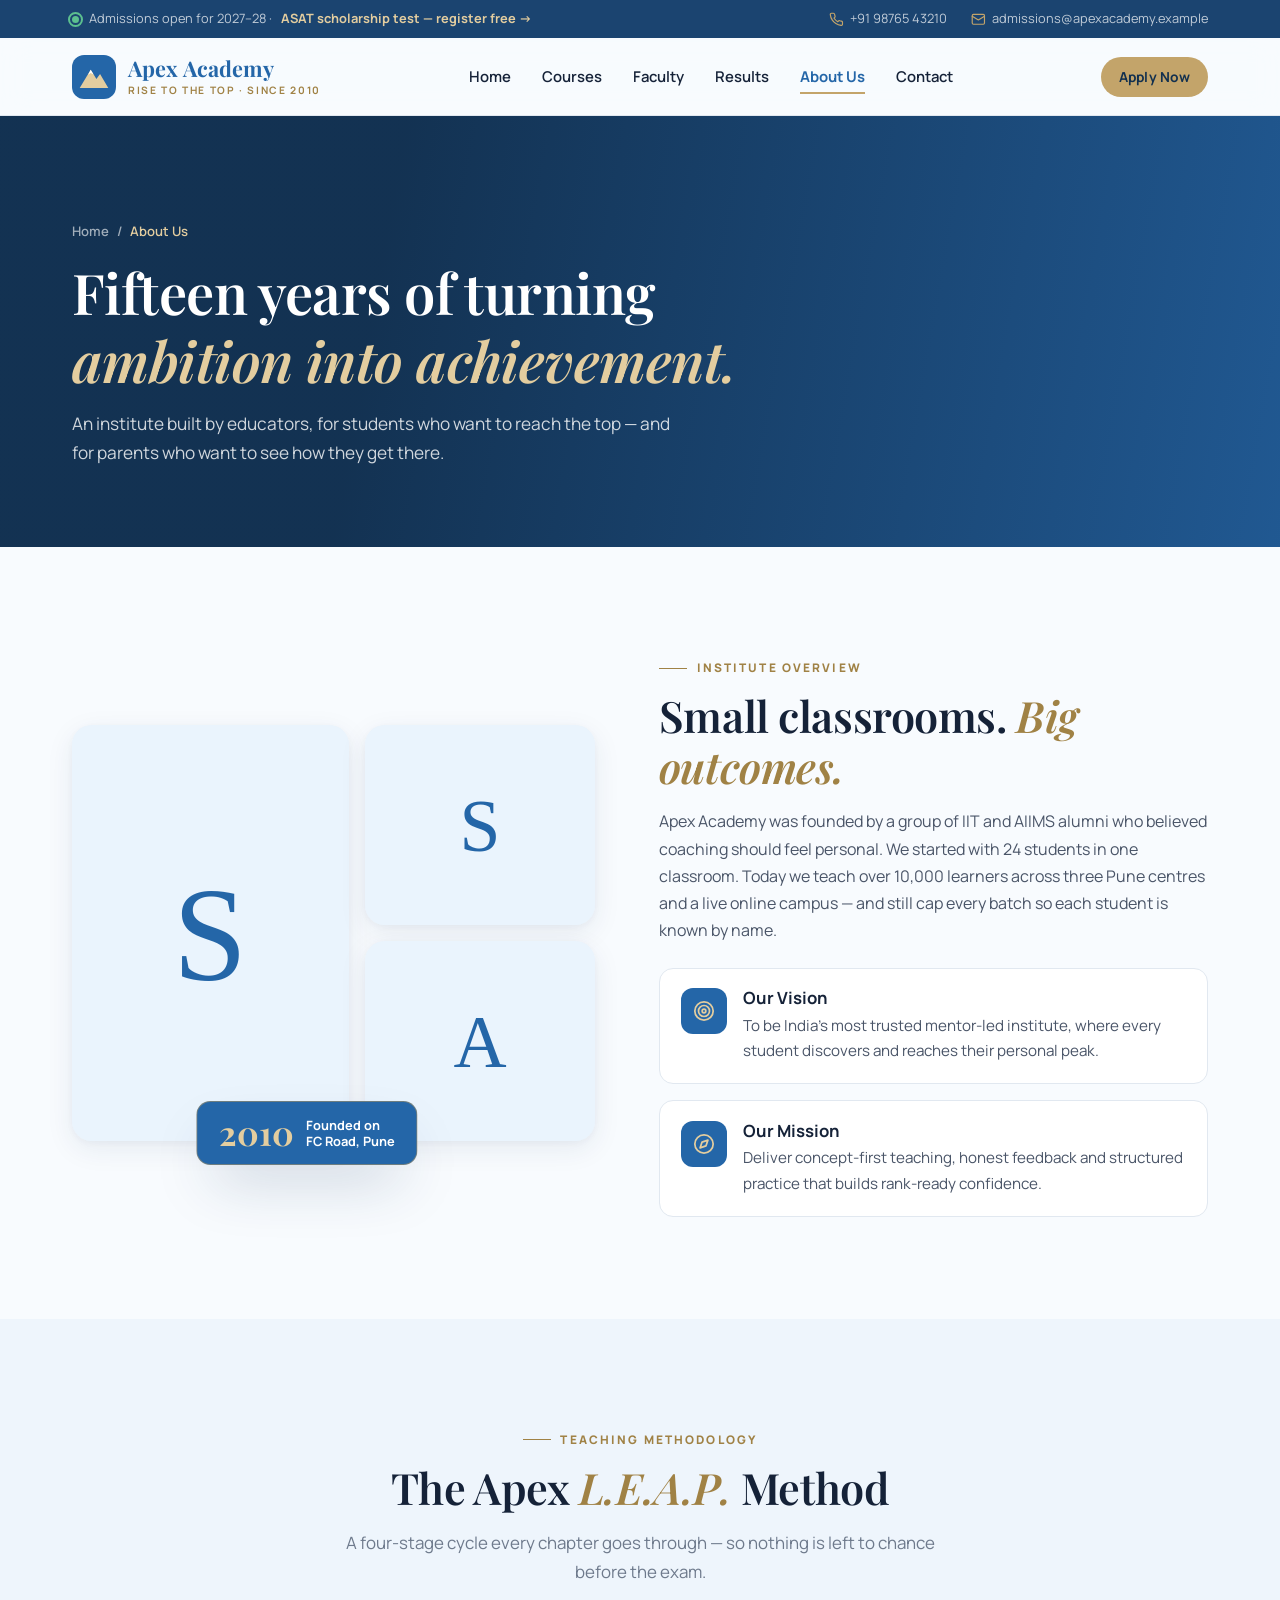
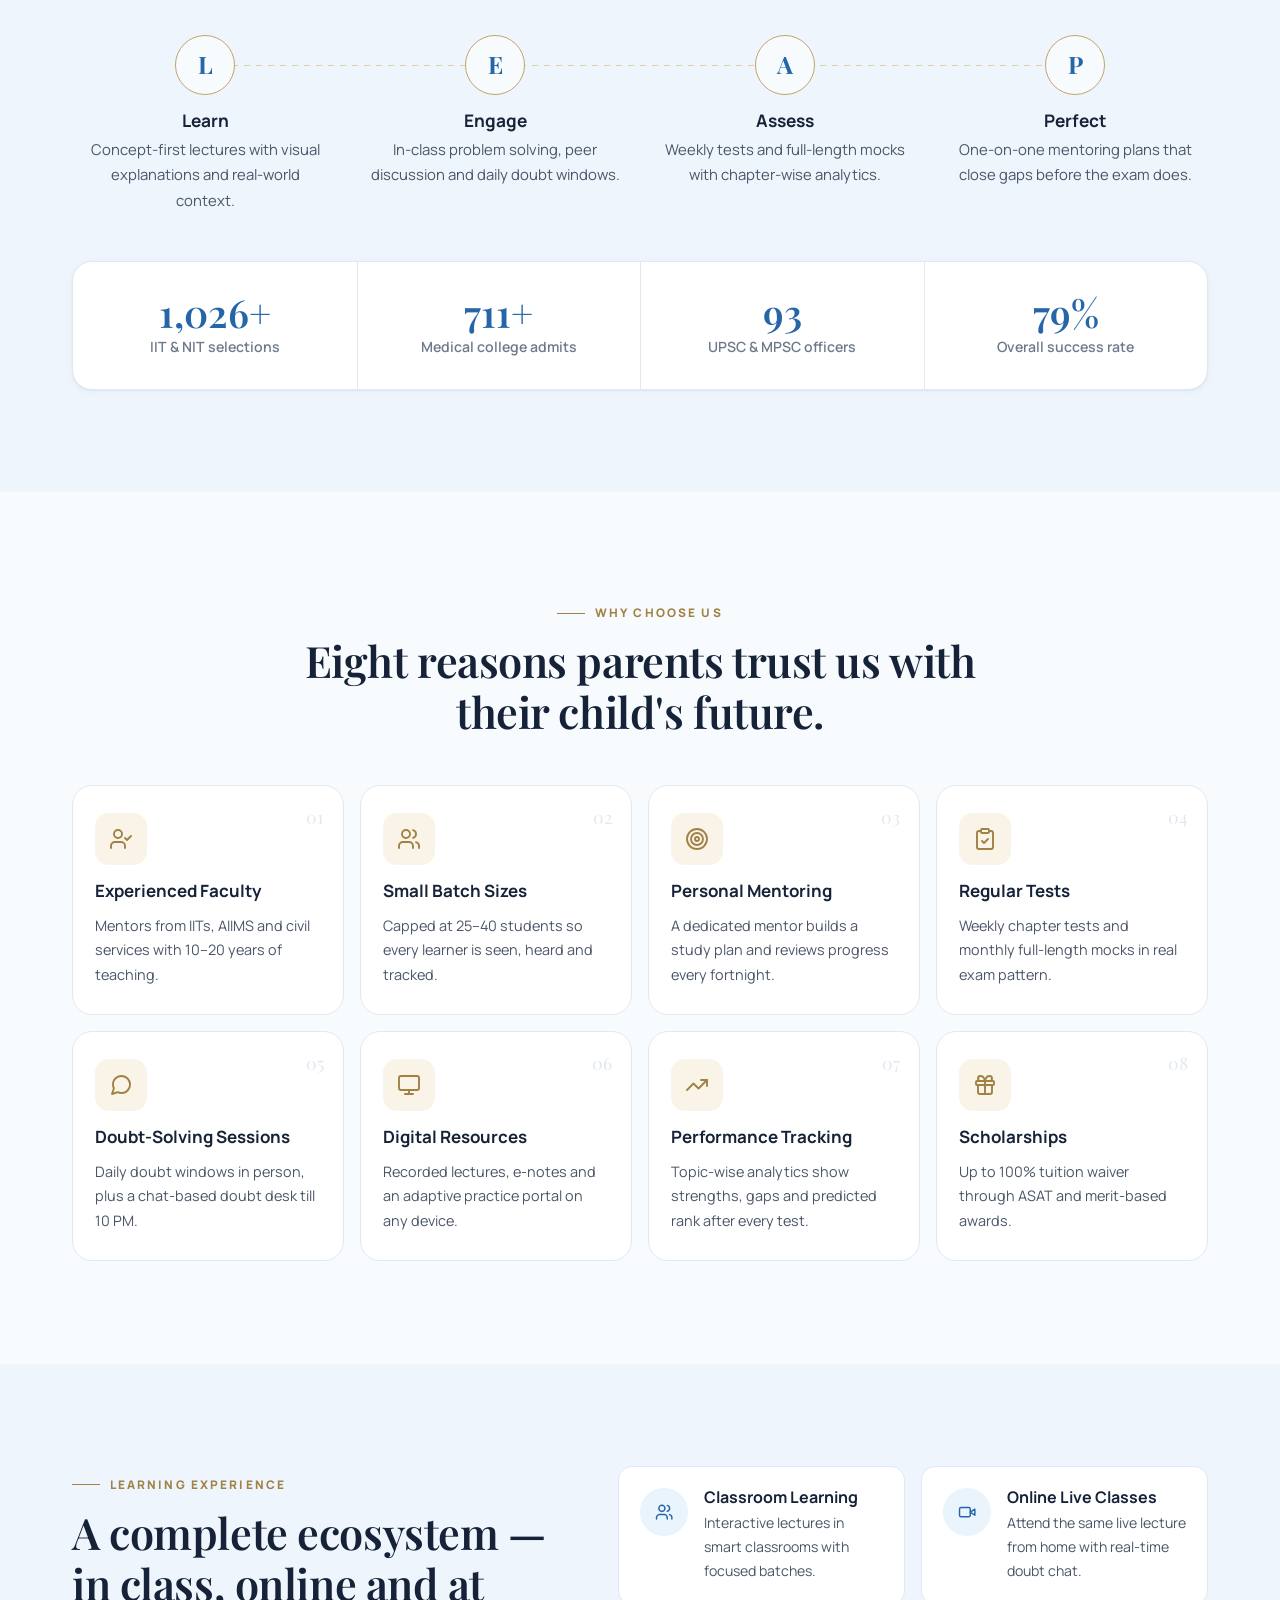
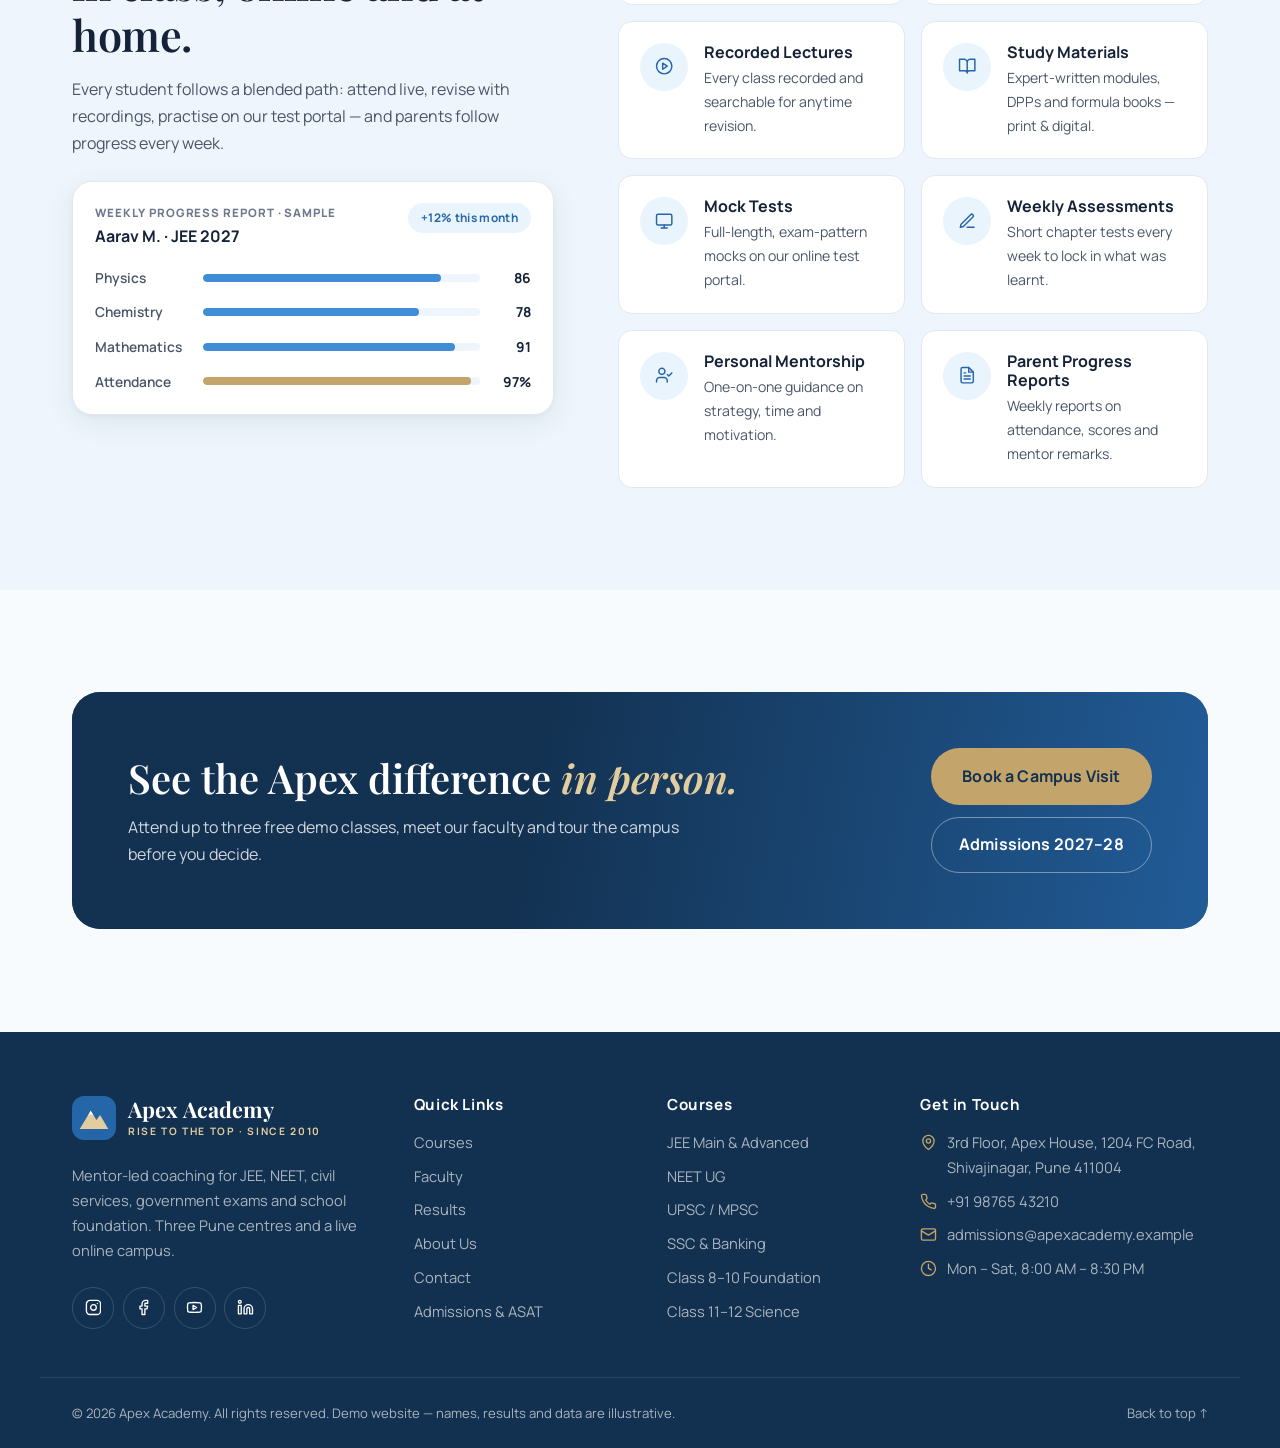
==== about.html @ b131ee7d "Apex Academy coaching institute demo website Multi-page static site (HTML, CSS, vanilla JS): home, a" ====
<!DOCTYPE html>
<html lang="en">
<head>
  <meta charset="UTF-8">
  <meta name="viewport" content="width=device-width, initial-scale=1.0">
  <title>About Us | Apex Academy, Pune</title>
  <meta name="description" content="The story, vision, teaching method and learning ecosystem of Apex Academy, Pune.">
  <meta name="theme-color" content="#2466A8">
  <link rel="icon" href="data:image/svg+xml,%3Csvg xmlns='http://www.w3.org/2000/svg' viewBox='0 0 40 40'%3E%3Crect width='40' height='40' rx='10' fill='%232466A8'/%3E%3Cpath d='M7 30 17 13.5l5.2 8.3 3.3-4.6L33 30Z' fill='%23E3CD9F'/%3E%3C/svg%3E">
  <link rel="preconnect" href="https://fonts.googleapis.com">
  <link rel="preconnect" href="https://fonts.gstatic.com" crossorigin>
  <link href="https://fonts.googleapis.com/css2?family=Manrope:wght@400;500;600;700;800&family=Playfair+Display:ital,wght@0,500;0,600;0,700;1,500;1,600&display=swap" rel="stylesheet">
  <link rel="stylesheet" href="style.css">
</head>
<body data-page="about" id="top">
  <div id="site-header"></div>

  <main id="main">
    <section class="page-hero" style="--bg-img:url('https://images.unsplash.com/photo-1524178232363-1fb2b075b655?auto=format&fit=crop&w=1800&q=70')">
      <div class="container">
        <nav class="crumbs" aria-label="Breadcrumb"><a href="index.html">Home</a> / <span aria-current="page">About Us</span></nav>
        <h1 class="reveal">Fifteen years of turning <em>ambition into achievement.</em></h1>
        <p class="reveal" data-delay="1">An institute built by educators, for students who want to reach the top — and for parents who want to see how they get there.</p>
      </div>
    </section>

    <!-- Overview + gallery -->
    <section class="section">
      <div class="container split">
        <div class="gallery reveal">
          <figure class="g g--a"><img src="https://images.unsplash.com/photo-1686624386665-4cd01b96d0f6?auto=format&fit=crop&w=800&q=80" alt="Students solving problems together" loading="lazy"></figure>
          <figure class="g"><img src="https://images.unsplash.com/photo-1522661067900-ab829854a57f?auto=format&fit=crop&w=600&q=80" alt="Student writing a solution on the blackboard" loading="lazy"></figure>
          <figure class="g"><img src="https://images.unsplash.com/photo-1481627834876-b7833e8f5570?auto=format&fit=crop&w=600&q=80" alt="Academy reference library" loading="lazy"></figure>
          <div class="gallery__badge"><strong>2010</strong><span>Founded on<br>FC Road, Pune</span></div>
        </div>
        <div>
          <p class="kicker reveal">Institute Overview</p>
          <h2 class="section-title reveal">Small classrooms. <em>Big outcomes.</em></h2>
          <p class="reveal">Apex Academy was founded by a group of IIT and AIIMS alumni who believed coaching should feel personal. We started with 24 students in one classroom. Today we teach over 10,000 learners across three Pune centres and a live online campus — and still cap every batch so each student is known by name.</p>
          <div class="vm reveal">
            <div class="vm__item"><span class="vm__icon"><svg class="icon"><use href="#i-target"/></svg></span><div><h3>Our Vision</h3><p>To be India's most trusted mentor-led institute, where every student discovers and reaches their personal peak.</p></div></div>
            <div class="vm__item"><span class="vm__icon"><svg class="icon"><use href="#i-compass"/></svg></span><div><h3>Our Mission</h3><p>Deliver concept-first teaching, honest feedback and structured practice that builds rank-ready confidence.</p></div></div>
          </div>
        </div>
      </div>
    </section>

    <!-- Methodology -->
    <section class="section section--tint">
      <div class="container">
        <div class="section-head">
          <p class="kicker reveal">Teaching Methodology</p>
          <h2 class="section-title reveal">The Apex <em>L.E.A.P.</em> Method</h2>
          <p class="section-sub reveal">A four-stage cycle every chapter goes through — so nothing is left to chance before the exam.</p>
        </div>
        <ol class="method__steps">
          <li class="reveal" data-delay="1"><span class="method__num">L</span><h4>Learn</h4><p>Concept-first lectures with visual explanations and real-world context.</p></li>
          <li class="reveal" data-delay="2"><span class="method__num">E</span><h4>Engage</h4><p>In-class problem solving, peer discussion and daily doubt windows.</p></li>
          <li class="reveal" data-delay="3"><span class="method__num">A</span><h4>Assess</h4><p>Weekly tests and full-length mocks with chapter-wise analytics.</p></li>
          <li class="reveal" data-delay="4"><span class="method__num">P</span><h4>Perfect</h4><p>One-on-one mentoring plans that close gaps before the exam does.</p></li>
        </ol>
        <div class="stat-band mt-7 reveal">
          <div><strong><span data-count="1240">0</span>+</strong><span>IIT &amp; NIT selections</span></div>
          <div><strong><span data-count="860">0</span>+</strong><span>Medical college admits</span></div>
          <div><strong><span data-count="112">0</span></strong><span>UPSC &amp; MPSC officers</span></div>
          <div><strong><span data-count="95">0</span>%</strong><span>Overall success rate</span></div>
        </div>
      </div>
    </section>

    <!-- Why choose us -->
    <section class="section">
      <div class="container">
        <div class="section-head">
          <p class="kicker reveal">Why Choose Us</p>
          <h2 class="section-title reveal">Eight reasons parents trust us with their child's future.</h2>
        </div>
        <div class="why-grid" id="whyGrid"></div>
      </div>
    </section>

    <!-- Learning experience -->
    <section class="section section--tint">
      <div class="container learning__grid">
        <div class="learning__intro">
          <p class="kicker reveal">Learning Experience</p>
          <h2 class="section-title reveal">A complete ecosystem — in class, online and at home.</h2>
          <p class="reveal">Every student follows a blended path: attend live, revise with recordings, practise on our test portal — and parents follow progress every week.</p>
          <div class="report reveal" aria-label="Sample parent progress report">
            <div class="report__head">
              <div><small>Weekly Progress Report · Sample</small><strong>Aarav M. · JEE 2027</strong></div>
              <span class="pill">+12% this month</span>
            </div>
            <ul class="report__bars">
              <li><span>Physics</span><div class="bar"><i style="--w:86%"></i></div><b>86</b></li>
              <li><span>Chemistry</span><div class="bar"><i style="--w:78%"></i></div><b>78</b></li>
              <li><span>Mathematics</span><div class="bar"><i style="--w:91%"></i></div><b>91</b></li>
              <li><span>Attendance</span><div class="bar bar--brass"><i style="--w:97%"></i></div><b>97%</b></li>
            </ul>
          </div>
        </div>
        <div class="learn-grid" id="learnGrid"></div>
      </div>
    </section>

    <section class="section">
      <div class="container">
        <div class="cta-banner reveal">
          <div>
            <h2>See the Apex difference <em>in person.</em></h2>
            <p>Attend up to three free demo classes, meet our faculty and tour the campus before you decide.</p>
          </div>
          <div class="cta-banner__actions">
            <button type="button" class="btn btn--accent btn--lg" data-enquire="Free Counselling Session">Book a Campus Visit</button>
            <a href="admissions.html" class="btn btn--outline-light btn--lg">Admissions 2027–28</a>
          </div>
        </div>
      </div>
    </section>
  </main>

  <div id="site-footer"></div>
  <script src="script.js"></script>
</body>
</html>
---- style.css ----
/* ==========================================================================
   Apex Academy — shared stylesheet for every page
   tokens → base → layout → components → page sections → responsive
   ========================================================================== */

/* ---------- 1. Design tokens ---------- */
:root {
  /* Palette: calm sky blue (trust & clarity), soft champagne-gold accent, airy white */
  --blue-950: #12304F;
  --blue-900: #1B4470;
  --blue: #2466A8;
  --blue-700: #2F7BC4;
  --blue-500: #3F8DD6;
  --blue-50: #EAF4FD;
  --brass: #C3A46A;
  --brass-600: #A08245;
  --brass-300: #E3CD9F;
  --brass-50: #FAF4E8;
  --red: #B4443A;

  --ink: #152238;
  --body: #4A5568;
  --muted: #6E7A8C;
  --line: #E1E8F0;
  --bg: #F8FBFE;
  --tint: #EEF5FC;
  --white: #FFFFFF;

  --font-display: "Playfair Display", Georgia, "Times New Roman", serif;
  --font-body: "Manrope", system-ui, -apple-system, "Segoe UI", Roboto, sans-serif;

  --s-1: .25rem; --s-2: .5rem; --s-3: .75rem; --s-4: 1rem; --s-5: 1.5rem;
  --s-6: 2rem;   --s-7: 3rem;  --s-8: 4rem;   --s-9: 6rem;
  --section-y: clamp(4rem, 8vw, 6.5rem);

  --r-sm: 8px; --r-md: 14px; --r-lg: 20px; --r-xl: 28px; --r-pill: 999px;
  --shadow-sm: 0 1px 2px rgba(20, 52, 90, .05), 0 2px 8px rgba(20, 52, 90, .04);
  --shadow-md: 0 8px 28px rgba(20, 52, 90, .08), 0 2px 6px rgba(20, 52, 90, .04);
  --shadow-lg: 0 28px 60px -18px rgba(20, 52, 90, .28);

  --ease: cubic-bezier(.22, .8, .24, 1);
  --header-h: 78px;
  --container: 1200px;
}

/* ---------- 2. Base ---------- */
*, *::before, *::after { box-sizing: border-box; }
html { scroll-behavior: smooth; -webkit-text-size-adjust: 100%; }
body {
  margin: 0; font-family: var(--font-body); font-size: 1rem; line-height: 1.7;
  color: var(--body); background: var(--bg); overflow-x: hidden; -webkit-font-smoothing: antialiased;
}
body.no-scroll { overflow: hidden; }
img { max-width: 100%; display: block; }
a { color: inherit; text-decoration: none; }
button { font: inherit; cursor: pointer; }
h1, h2, h3, h4 { color: var(--ink); margin: 0 0 var(--s-3); line-height: 1.2; }
h3 { font-size: 1.12rem; }
h4 { font-size: 1rem; }
p { margin: 0 0 var(--s-4); }
ul, ol { margin: 0; padding: 0; list-style: none; }
figure, blockquote, dl, dd { margin: 0; }
[id] { scroll-margin-top: calc(var(--header-h) + 12px); }
:focus-visible { outline: 3px solid var(--brass); outline-offset: 3px; border-radius: 6px; }

.icon { width: 1.15em; height: 1.15em; flex-shrink: 0; fill: none; stroke: currentColor; stroke-width: 1.9; stroke-linecap: round; stroke-linejoin: round; }
.container { width: 100%; max-width: var(--container); margin: 0 auto; padding: 0 clamp(1rem, 4vw, 2rem); }
.section { padding: var(--section-y) 0; position: relative; }
.section--tint { background: var(--tint); }
.section--dark { background: var(--blue-900); color: rgba(255,255,255,.75); }
.section--dark h2, .section--dark h3 { color: #fff; }

.skip-link { position: absolute; left: 1rem; top: -60px; z-index: 300; background: var(--blue); color: #fff; padding: .6rem 1rem; border-radius: var(--r-sm); }
.skip-link:focus { top: 1rem; }
/* Reserve space before JS injects the header to avoid a layout jump */
#site-header { height: calc(var(--header-h) + 38px); }

/* ---------- 3. Typography ---------- */
.kicker {
  display: inline-flex; align-items: center; gap: .6rem; margin-bottom: var(--s-3);
  font-size: .74rem; font-weight: 800; letter-spacing: .18em; text-transform: uppercase; color: var(--brass-600);
}
.kicker::before { content: ""; width: 28px; height: 1px; background: currentColor; }
.kicker--light { color: var(--brass-300); }
.section-title { font-family: var(--font-display); font-weight: 600; font-size: clamp(1.9rem, 3.5vw, 2.7rem); letter-spacing: -.01em; line-height: 1.18; margin-bottom: var(--s-4); }
.section-title em, .page-hero h1 em, .hero__title em { font-style: italic; color: var(--brass-600); }
.sub-title { font-family: var(--font-display); font-weight: 600; font-size: clamp(1.35rem, 2.3vw, 1.7rem); }
.section-sub { font-size: 1.06rem; color: var(--muted); max-width: 620px; margin-inline: auto; }
.section-head { text-align: center; max-width: 760px; margin: 0 auto var(--s-7); }
.section-head--split { display: flex; align-items: flex-end; justify-content: space-between; gap: var(--s-5); text-align: left; max-width: none; flex-wrap: wrap; }
.section-head--split .section-title { margin-bottom: 0; }
.section-head--light .section-title { color: #fff; }
.section-head--light .section-sub { color: rgba(255,255,255,.7); }

/* ---------- 4. Buttons, pills, chips ---------- */
.btn {
  --btn-bg: var(--blue); --btn-fg: #fff; --btn-bd: transparent;
  display: inline-flex; align-items: center; justify-content: center; gap: .55rem;
  min-height: 48px; padding: .7rem 1.4rem; font-weight: 700; font-size: .93rem; letter-spacing: .01em;
  color: var(--btn-fg); background: var(--btn-bg); border: 1.5px solid var(--btn-bd); border-radius: var(--r-pill);
  transition: transform .25s var(--ease), box-shadow .25s var(--ease), background-color .25s, color .25s, border-color .25s;
  white-space: nowrap;
}
.btn .icon { transition: transform .25s var(--ease); }
.btn:hover { transform: translateY(-2px); box-shadow: 0 12px 24px -10px rgba(20, 52, 90, .45); }
.btn:hover > .icon:last-child { transform: translateX(3px); }
.btn:active { transform: translateY(0); }
.btn--primary:hover { --btn-bg: var(--blue-700); }
.btn--accent { --btn-bg: var(--brass); --btn-fg: var(--blue-950); }
.btn--accent:hover { --btn-bg: #C4A36A; box-shadow: 0 12px 24px -10px rgba(154, 122, 67, .65); }
.btn--ghost { --btn-bg: transparent; --btn-fg: var(--blue); --btn-bd: rgba(36, 102, 168, .22); }
.btn--ghost:hover { --btn-bg: var(--white); --btn-bd: var(--blue); }
.btn--outline-light { --btn-bg: transparent; --btn-fg: #fff; --btn-bd: rgba(255,255,255,.4); }
.btn--outline-light:hover { --btn-bg: rgba(255,255,255,.08); --btn-bd: #fff; }
.btn--sm { min-height: 40px; padding: .45rem 1.05rem; font-size: .86rem; }
.btn--lg { min-height: 54px; padding: .85rem 1.7rem; font-size: 1rem; }
.btn--block { width: 100%; }
.btn.is-loading { pointer-events: none; opacity: .85; }
.btn.is-loading .icon { animation: spin .8s linear infinite; }
@keyframes spin { to { transform: rotate(360deg); } }

.link-arrow { display: inline-flex; align-items: center; gap: .45rem; font-weight: 700; color: var(--blue); border-bottom: 1px solid var(--brass); padding-bottom: 2px; transition: gap .25s var(--ease), color .2s; }
.link-arrow:hover { gap: .75rem; color: var(--brass-600); }

.icon-btn { width: 46px; height: 46px; display: inline-grid; place-items: center; border-radius: 50%; border: 1.5px solid var(--line); background: var(--white); color: var(--blue); transition: background .25s, color .25s, border-color .25s, transform .25s var(--ease); }
.icon-btn:hover { background: var(--blue); color: #fff; border-color: var(--blue); transform: scale(1.06); }

.pill { display: inline-flex; align-items: center; gap: .4rem; padding: .3rem .8rem; border-radius: var(--r-pill); font-size: .74rem; font-weight: 700; letter-spacing: .03em; background: var(--blue-50); color: var(--blue); }
.pill--brass { background: rgba(184, 149, 90, .16); color: var(--brass-300); border: 1px solid rgba(184,149,90,.35); }
.dot { width: 7px; height: 7px; border-radius: 50%; background: #5CC08F; position: relative; display: inline-block; flex-shrink: 0; }
.dot::after { content: ""; position: absolute; inset: -4px; border-radius: 50%; border: 2px solid #5CC08F; animation: ping 2s var(--ease) infinite; }
@keyframes ping { 0% { transform: scale(.6); opacity: 1; } 100% { transform: scale(1.8); opacity: 0; } }

/* ---------- 5. Top bar, header & navigation ---------- */
.scroll-progress { position: fixed; inset: 0 0 auto 0; height: 3px; z-index: 120; pointer-events: none; }
.scroll-progress span { display: block; height: 100%; transform-origin: 0 50%; transform: scaleX(0); background: var(--brass); }

.topbar { background: var(--blue-900); color: rgba(255,255,255,.72); font-size: .8rem; }
.topbar__inner { display: flex; align-items: center; justify-content: space-between; gap: var(--s-4); min-height: 38px; }
.topbar p { margin: 0; display: flex; align-items: center; gap: .6rem; }
.topbar p a { color: var(--brass-300); font-weight: 700; }
.topbar p a:hover { color: #fff; }
.topbar__links { display: flex; gap: var(--s-5); }
.topbar__links a { display: inline-flex; align-items: center; gap: .4rem; transition: color .2s; }
.topbar__links a:hover { color: #fff; }
.topbar__links .icon { color: var(--brass); }

.site-header { position: sticky; top: 0; z-index: 100; height: var(--header-h); border-bottom: 1px solid var(--line); transition: box-shadow .3s; }
/* Blur lives on a pseudo-element: backdrop-filter on the header would trap the fixed mobile drawer */
.site-header::before { content: ""; position: absolute; inset: 0; z-index: -1; background: rgba(248, 251, 254, .9); backdrop-filter: saturate(160%) blur(14px); -webkit-backdrop-filter: saturate(160%) blur(14px); }
.site-header.is-scrolled { box-shadow: 0 10px 30px -18px rgba(20, 52, 90, .35); }
.nav { height: 100%; display: flex; align-items: center; justify-content: space-between; gap: var(--s-5); }

.brand { display: inline-flex; align-items: center; gap: .75rem; flex-shrink: 0; }
.brand__mark { width: 44px; height: 44px; transition: transform .4s var(--ease); }
.brand:hover .brand__mark { transform: rotate(-6deg) scale(1.05); }
.brand__text { display: flex; flex-direction: column; line-height: 1.1; }
.brand__text strong { font-family: var(--font-display); font-size: 1.35rem; font-weight: 700; color: var(--blue); letter-spacing: .005em; }
.brand__text small { font-size: .64rem; font-weight: 700; letter-spacing: .16em; text-transform: uppercase; color: var(--brass-600); margin-top: 4px; }
.brand--light .brand__text strong { color: #fff; }
.brand--light .brand__text small { color: var(--brass-300); }

.nav__links { display: flex; align-items: center; gap: .15rem; }
.nav__link { position: relative; display: block; padding: .5rem .9rem; font-weight: 600; font-size: .93rem; color: var(--ink); transition: color .2s; }
.nav__link::after { content: ""; position: absolute; left: .9rem; right: .9rem; bottom: .2rem; height: 1.5px; background: var(--brass); transform: scaleX(0); transform-origin: left; transition: transform .3s var(--ease); }
.nav__link:hover { color: var(--blue-500); }
.nav__link:hover::after, .nav__link.is-active::after { transform: scaleX(1); }
.nav__link.is-active { color: var(--blue); font-weight: 700; }
.nav__cta-mobile { display: none; }
.nav__actions { display: flex; align-items: center; gap: var(--s-3); }
.nav__cta.is-current { box-shadow: 0 0 0 3px rgba(184,149,90,.3); }

.nav__toggle { display: none; width: 46px; height: 46px; border-radius: 12px; border: 1.5px solid var(--line); background: var(--white); position: relative; }
.nav__toggle span { position: absolute; left: 12px; right: 12px; height: 2px; background: var(--blue); border-radius: 2px; transition: transform .3s var(--ease), opacity .2s, top .3s var(--ease); }
.nav__toggle span:nth-child(1) { top: 15px; }
.nav__toggle span:nth-child(2) { top: 21px; }
.nav__toggle span:nth-child(3) { top: 27px; }
.nav__toggle[aria-expanded="true"] span:nth-child(1) { top: 21px; transform: rotate(45deg); }
.nav__toggle[aria-expanded="true"] span:nth-child(2) { opacity: 0; }
.nav__toggle[aria-expanded="true"] span:nth-child(3) { top: 21px; transform: rotate(-45deg); }

/* ---------- 6. Home hero ---------- */
.hero { position: relative; padding: clamp(2.5rem, 6vw, 4.5rem) 0 0; overflow: hidden; }
.hero::before { /* fine line texture */
  content: ""; position: absolute; inset: 0; z-index: -1; pointer-events: none;
  background-image: linear-gradient(rgba(36,102,168,.05) 1px, transparent 1px), linear-gradient(90deg, rgba(36,102,168,.05) 1px, transparent 1px);
  background-size: 56px 56px;
  mask-image: radial-gradient(ellipse at 70% 30%, #000 10%, transparent 70%);
  -webkit-mask-image: radial-gradient(ellipse at 70% 30%, #000 10%, transparent 70%);
}
.hero__grid { display: grid; grid-template-columns: 1.05fr 1fr; gap: clamp(2rem, 5vw, 4.5rem); align-items: center; padding-bottom: clamp(3rem, 6vw, 5rem); }
.hero__grid > *, .split > *, .contact__grid > *, .admit-hero__grid > *, .learning__grid > *, .faq__grid > * { min-width: 0; }
.eyebrow { display: inline-flex; align-items: center; gap: .6rem; padding: .45rem 1rem .45rem .85rem; border-radius: var(--r-pill); background: var(--white); border: 1px solid var(--line); box-shadow: var(--shadow-sm); font-size: .84rem; font-weight: 700; color: var(--blue); }
.hero__title { font-family: var(--font-display); font-weight: 600; font-size: clamp(2.5rem, 5.4vw, 4.2rem); line-height: 1.08; letter-spacing: -.02em; margin: var(--s-5) 0; }
.hero__title em { text-decoration: underline 2px var(--brass); text-underline-offset: .14em; }
.hero__lead { font-size: clamp(1.02rem, 1.4vw, 1.14rem); max-width: 540px; }
.hero__ctas { display: flex; flex-wrap: wrap; gap: var(--s-3); margin: var(--s-6) 0; }
.hero__trust { display: flex; align-items: center; gap: var(--s-4); }
.hero__trust p { margin: 0; font-size: .88rem; line-height: 1.45; }
.hero__trust strong { color: var(--ink); }
.stars { color: var(--brass); letter-spacing: 1px; }
.avatars { display: flex; }
.avatars img { width: 42px; height: 42px; border-radius: 50%; border: 3px solid var(--bg); object-fit: cover; margin-left: -12px; background: var(--tint); }
.avatars img:first-child { margin-left: 0; }

.hero__visual { position: relative; padding: 2rem 1.5rem; }
.hero__img-wrap { position: relative; border-radius: 220px 220px var(--r-xl) var(--r-xl); overflow: hidden; aspect-ratio: 4 / 4.6; box-shadow: var(--shadow-lg); background: var(--tint); }
.hero__img { width: 100%; height: 100%; object-fit: cover; transform: scale(1.06); animation: heroZoom 14s ease-out forwards; }
@keyframes heroZoom { to { transform: scale(1); } }
.hero__visual::before { content: ""; position: absolute; top: 0; right: 0; width: 72%; height: 82%; border: 1px solid var(--brass); border-radius: 220px 220px var(--r-xl) var(--r-xl); z-index: -1; }
.float-card { position: absolute; display: flex; align-items: center; gap: .75rem; padding: .8rem 1.1rem .8rem .8rem; background: rgba(255,255,255,.97); border-radius: var(--r-md); box-shadow: var(--shadow-lg); animation: floaty 6s ease-in-out infinite; z-index: 2; }
.float-card strong { display: block; font-family: var(--font-display); font-size: 1.35rem; color: var(--ink); line-height: 1.1; }
.float-card small { display: block; font-size: .74rem; font-weight: 700; color: var(--muted); }
.float-card__icon { width: 42px; height: 42px; display: grid; place-items: center; border-radius: 12px; background: var(--blue-50); color: var(--blue); }
.float-card__icon--brass { background: var(--brass-50); color: var(--brass-600); }
.float-card--1 { top: 12%; left: -6%; }
.float-card--2 { top: 5%; right: -4%; animation-delay: -1.5s; }
.float-card--3 { bottom: 18%; left: -9%; animation-delay: -3s; }
.float-card--4 { bottom: 6%; right: -2%; animation-delay: -4.5s; }
@keyframes floaty { 0%, 100% { transform: translateY(0); } 50% { transform: translateY(-10px); } }

.marquee { background: var(--blue); color: rgba(255,255,255,.85); overflow: hidden; padding: 1rem 0; }
.marquee__track { display: flex; width: max-content; animation: marquee 42s linear infinite; }
.marquee:hover .marquee__track { animation-play-state: paused; }
.marquee span { display: inline-flex; align-items: center; gap: 2.5rem; padding-right: 2.5rem; font-weight: 600; font-size: .92rem; letter-spacing: .06em; white-space: nowrap; }
.marquee span::after { content: "◆"; color: var(--brass); font-size: .55rem; }
@keyframes marquee { to { transform: translateX(-50%); } }

/* ---------- 7. Inner page hero ---------- */
.page-hero { position: relative; padding: clamp(4rem, 9vw, 6.5rem) 0 clamp(3.5rem, 7vw, 5rem); color: rgba(255,255,255,.8); isolation: isolate; overflow: hidden; background: var(--blue-900) var(--bg-img, none) center / cover; }
.page-hero::before { content: ""; position: absolute; inset: 0; z-index: -1; background: linear-gradient(100deg, rgba(18,48,79,.9) 30%, rgba(36,102,168,.6) 100%); }
.page-hero h1 { font-family: var(--font-display); font-weight: 600; font-size: clamp(2.2rem, 5vw, 3.5rem); color: #fff; letter-spacing: -.01em; margin-bottom: var(--s-4); max-width: 760px; }
.page-hero h1 em { color: var(--brass-300); }
.page-hero p { font-size: 1.08rem; max-width: 620px; margin: 0; }
.crumbs { display: flex; gap: .5rem; align-items: center; font-size: .82rem; font-weight: 600; margin-bottom: var(--s-4); color: rgba(255,255,255,.6); }
.crumbs a:hover { color: var(--brass-300); }
.crumbs span[aria-current] { color: var(--brass-300); }
.page-hero__stats { display: flex; flex-wrap: wrap; gap: var(--s-6); margin-top: var(--s-6); }
.page-hero__stats div strong { display: block; font-family: var(--font-display); font-size: 1.9rem; color: #fff; line-height: 1.1; }
.page-hero__stats div span { font-size: .84rem; }

/* ---------- 8. Generic split / gallery / stats ---------- */
.split { display: grid; grid-template-columns: 1fr 1.05fr; gap: clamp(2rem, 5vw, 5rem); align-items: center; }
.gallery { display: grid; grid-template-columns: 1.2fr 1fr; grid-template-rows: 200px 200px; gap: var(--s-4); position: relative; }
.g { overflow: hidden; border-radius: var(--r-lg); box-shadow: var(--shadow-md); background: var(--tint); }
.g img { width: 100%; height: 100%; object-fit: cover; transition: transform .8s var(--ease); }
.g:hover img { transform: scale(1.06); }
.g--a { grid-row: span 2; }
.gallery__badge { position: absolute; left: 50%; bottom: -24px; transform: translateX(-62%); display: flex; align-items: center; gap: .8rem; background: var(--blue); color: #fff; padding: .9rem 1.3rem; border-radius: var(--r-md); box-shadow: var(--shadow-lg); border: 1px solid rgba(184,149,90,.5); }
.gallery__badge strong { font-family: var(--font-display); font-size: 2.1rem; line-height: 1; color: var(--brass-300); }
.gallery__badge span { font-size: .8rem; font-weight: 700; line-height: 1.25; }

.vm { display: grid; gap: var(--s-4); margin-top: var(--s-5); }
.vm__item { display: flex; gap: var(--s-4); padding: 1.2rem 1.3rem; background: var(--white); border: 1px solid var(--line); border-radius: var(--r-md); transition: border-color .3s, box-shadow .3s, transform .3s var(--ease); }
.vm__item:hover { border-color: var(--brass-300); box-shadow: var(--shadow-md); transform: translateX(4px); }
.vm__item h3 { margin-bottom: .25rem; font-size: 1.05rem; }
.vm__item p { margin: 0; font-size: .95rem; }
.vm__icon { width: 46px; height: 46px; flex-shrink: 0; display: grid; place-items: center; border-radius: 12px; background: var(--blue); color: var(--brass-300); }
.vm__icon .icon { width: 22px; height: 22px; }

.stat-band { display: grid; grid-template-columns: repeat(4, 1fr); background: var(--white); border: 1px solid var(--line); border-radius: var(--r-lg); box-shadow: var(--shadow-sm); }
.stat-band > div { padding: 1.8rem 1.2rem; text-align: center; }
.stat-band > div + div { border-left: 1px solid var(--line); }
.stat-band strong { display: block; font-family: var(--font-display); font-size: clamp(1.9rem, 3vw, 2.5rem); color: var(--blue); line-height: 1.1; font-weight: 600; }
.stat-band > div > span { font-size: .88rem; font-weight: 600; color: var(--muted); }
.stat-band--dark { background: rgba(255,255,255,.04); border-color: rgba(255,255,255,.1); box-shadow: none; }
.stat-band--dark > div + div { border-color: rgba(255,255,255,.1); }
.stat-band--dark strong { color: var(--brass-300); }
.stat-band--dark > div > span { color: rgba(255,255,255,.7); }

.method__steps { display: grid; grid-template-columns: repeat(4, 1fr); gap: var(--s-5); position: relative; }
.method__steps::before { content: ""; position: absolute; top: 30px; left: 12%; right: 12%; height: 1px; background: repeating-linear-gradient(90deg, var(--brass-300) 0 6px, transparent 6px 12px); }
.method__steps li { text-align: center; position: relative; padding: 0 .5rem; }
.method__num { width: 60px; height: 60px; margin: 0 auto var(--s-4); display: grid; place-items: center; font-family: var(--font-display); font-size: 1.5rem; font-weight: 700; color: var(--blue); background: var(--bg); border: 1.5px solid var(--brass); border-radius: 50%; position: relative; transition: background .3s, color .3s, transform .4s var(--ease); }
.method__steps li:hover .method__num { background: var(--blue); color: var(--brass-300); transform: translateY(-4px); }
.method__steps h4 { font-size: 1.08rem; margin-bottom: .35rem; }
.method__steps p { font-size: .93rem; margin: 0; }

/* ---------- 9. Filters ---------- */
.filters { display: flex; flex-wrap: wrap; justify-content: center; gap: .5rem; margin-bottom: var(--s-6); }
.filter-btn { padding: .5rem 1.1rem; min-height: 42px; border-radius: var(--r-pill); border: 1.5px solid var(--line); background: var(--white); color: var(--ink); font-weight: 600; font-size: .88rem; transition: all .25s var(--ease); }
.filter-btn:hover { border-color: var(--blue); }
.filter-btn.is-active { background: var(--blue); border-color: var(--blue); color: #fff; }
.filter-btn .count { margin-left: .4rem; font-size: .72rem; opacity: .65; }
.is-hidden { display: none !important; }

/* ---------- 10. Course cards ---------- */
.course-grid { display: grid; grid-template-columns: repeat(4, 1fr); gap: var(--s-5); }
.course-card { position: relative; display: flex; flex-direction: column; height: 100%; background: var(--white); border: 1px solid var(--line); border-radius: var(--r-lg); padding: 1.5rem 1.4rem 1.4rem; overflow: hidden; transition: transform .4s var(--ease), box-shadow .4s var(--ease), border-color .3s; }
.course-card::before { content: ""; position: absolute; inset: 0 0 auto 0; height: 3px; background: var(--brass); transform: scaleX(0); transform-origin: left; transition: transform .45s var(--ease); }
.course-card:hover { transform: translateY(-6px); box-shadow: var(--shadow-lg); border-color: transparent; }
.course-card:hover::before { transform: scaleX(1); }
.course-card__top { display: flex; align-items: flex-start; justify-content: space-between; margin-bottom: var(--s-4); }
.course-card__icon { width: 52px; height: 52px; display: grid; place-items: center; border-radius: 14px; background: var(--blue-50); color: var(--blue); transition: background .4s, color .4s, transform .4s var(--ease); }
.course-card__icon .icon { width: 25px; height: 25px; }
.course-card:hover .course-card__icon { background: var(--blue); color: var(--brass-300); transform: rotate(-6deg); }
.course-card__tag { font-size: .68rem; font-weight: 800; letter-spacing: .08em; text-transform: uppercase; padding: .28rem .65rem; border-radius: var(--r-pill); background: var(--brass-50); color: var(--brass-600); }
.course-card h3 { font-family: var(--font-display); font-size: 1.2rem; margin-bottom: .4rem; }
.course-card__desc { font-size: .9rem; color: var(--muted); margin-bottom: var(--s-4); }
.course-card__meta { display: grid; gap: .4rem; padding: .8rem 0; border-top: 1px dashed var(--line); border-bottom: 1px dashed var(--line); margin-bottom: var(--s-4); }
.course-card__meta li { display: flex; align-items: center; gap: .5rem; font-size: .84rem; font-weight: 700; color: var(--ink); }
.course-card__meta .icon { color: var(--brass-600); width: 16px; height: 16px; }
.course-card__features { display: grid; gap: .35rem; margin-bottom: var(--s-5); flex: 1; }
.course-card__features li { display: flex; gap: .5rem; font-size: .86rem; line-height: 1.45; }
.course-card__features .icon { width: 16px; height: 16px; margin-top: 2px; color: var(--blue-500); stroke-width: 2.6; }
.course-card__actions { display: grid; grid-template-columns: 1fr 1fr; gap: .5rem; }
.course-card__actions .btn { min-height: 42px; padding: .5rem .6rem; font-size: .84rem; }

/* ---------- 11. Faculty ---------- */
.faculty-grid { display: grid; grid-template-columns: repeat(4, 1fr); gap: var(--s-5); }
.fac-card { background: var(--white); border-radius: var(--r-lg); overflow: hidden; border: 1px solid var(--line); transition: transform .4s var(--ease), box-shadow .4s var(--ease); display: flex; flex-direction: column; }
.fac-card:hover { transform: translateY(-6px); box-shadow: var(--shadow-lg); }
.fac-card__photo { position: relative; aspect-ratio: 4 / 4.6; overflow: hidden; background: var(--blue-50); }
.fac-card__photo img { width: 100%; height: 100%; object-fit: cover; object-position: center 20%; transition: transform .7s var(--ease); }
.fac-card:hover .fac-card__photo img { transform: scale(1.05); }
.fac-card__exp { position: absolute; left: 12px; top: 12px; z-index: 2; background: var(--blue); color: var(--brass-300); font-size: .72rem; font-weight: 800; letter-spacing: .04em; padding: .3rem .7rem; border-radius: var(--r-pill); }
.fac-card__overlay { position: absolute; inset: 0; display: flex; align-items: flex-end; padding: 1.2rem; background: linear-gradient(180deg, rgba(14,38,66,0) 25%, rgba(14,38,66,.94) 100%); color: rgba(255,255,255,.92); font-size: .86rem; line-height: 1.55; opacity: 0; transform: translateY(12px); transition: opacity .4s var(--ease), transform .4s var(--ease); z-index: 3; }
.fac-card__overlay p { margin: 0; }
.fac-card:hover .fac-card__overlay, .fac-card:focus-within .fac-card__overlay { opacity: 1; transform: none; }
.fac-card__body { padding: 1.15rem 1.25rem 1.35rem; border-top: 3px solid var(--brass); }
.fac-card__subject { font-size: .7rem; font-weight: 800; letter-spacing: .12em; text-transform: uppercase; color: var(--brass-600); }
.fac-card h3 { font-family: var(--font-display); font-size: 1.22rem; margin: .25rem 0; }
.fac-card__qual { display: flex; gap: .4rem; align-items: flex-start; font-size: .85rem; color: var(--muted); margin: 0; line-height: 1.45; }
.fac-card__qual .icon { margin-top: 2px; color: var(--blue-500); }
.fac-card__bio-mobile { display: none; font-size: .86rem; margin: .6rem 0 0; }

/* ---------- 12. Achievement cards (results) ---------- */
.results-grid { display: grid; grid-template-columns: repeat(4, 1fr); gap: var(--s-5); }
.achv-card { background: var(--white); border-radius: var(--r-lg); overflow: hidden; border: 1px solid var(--line); box-shadow: var(--shadow-sm); transition: transform .45s var(--ease), box-shadow .45s var(--ease); display: flex; flex-direction: column; }
.achv-card:hover { transform: translateY(-8px); box-shadow: var(--shadow-lg); }
.achv-card__media { position: relative; aspect-ratio: 4 / 4.4; overflow: hidden; background: var(--blue-50); }
.achv-card__media img { width: 100%; height: 100%; object-fit: cover; object-position: center 20%; transition: transform .8s var(--ease); }
.achv-card:hover .achv-card__media img { transform: scale(1.06); }
.achv-card__media::after { content: ""; position: absolute; inset: 0; background: linear-gradient(180deg, rgba(14,38,66,0) 45%, rgba(14,38,66,.9) 100%); }
.achv-card__exam { position: absolute; top: 12px; left: 12px; z-index: 2; padding: .3rem .7rem; border-radius: var(--r-pill); background: rgba(255,255,255,.94); color: var(--blue); font-size: .72rem; font-weight: 800; letter-spacing: .02em; }
.achv-card__year { position: absolute; top: 12px; right: 12px; z-index: 2; padding: .3rem .65rem; border-radius: var(--r-pill); background: var(--brass); color: var(--blue-950); font-size: .72rem; font-weight: 800; }
.achv-card__rank { position: absolute; left: 16px; bottom: 12px; z-index: 2; display: flex; align-items: baseline; gap: .35rem; color: #fff; }
.achv-card__rank small { font-size: .76rem; font-weight: 800; letter-spacing: .12em; text-transform: uppercase; color: var(--brass-300); }
.achv-card__rank strong { font-family: var(--font-display); font-size: 2.3rem; font-weight: 700; line-height: 1; }
.achv-card__rank em { font-style: normal; font-size: .95rem; font-weight: 700; color: var(--brass-300); }
.achv-card__body { padding: 1.1rem 1.2rem 1.2rem; display: flex; flex-direction: column; flex: 1; }
.achv-card h3 { font-family: var(--font-display); font-size: 1.18rem; margin-bottom: .35rem; }
.achv-card__outcome { display: flex; gap: .45rem; align-items: flex-start; font-size: .86rem; font-weight: 600; color: var(--blue-500); margin-bottom: var(--s-4); line-height: 1.4; }
.achv-card__outcome .icon { margin-top: 1px; }
.achv-card__facts { display: grid; grid-template-columns: 1fr 1fr; gap: .5rem; margin-top: auto; padding-top: .8rem; border-top: 1px solid var(--line); }
.achv-card__facts dt { font-size: .66rem; font-weight: 800; letter-spacing: .1em; text-transform: uppercase; color: var(--muted); }
.achv-card__facts dd { font-size: .82rem; font-weight: 700; color: var(--ink); line-height: 1.35; }

/* Hall of Fame — featured toppers */
.hof { display: grid; grid-template-columns: repeat(3, 1fr); gap: var(--s-5); }
.hof-card { position: relative; text-align: center; padding: 2.4rem 1.6rem 1.8rem; border-radius: var(--r-xl); background: linear-gradient(180deg, rgba(255,255,255,.06), rgba(255,255,255,.02)); border: 1px solid rgba(184,149,90,.35); transition: transform .45s var(--ease), border-color .3s, background .3s; }
.hof-card:hover { transform: translateY(-6px); border-color: var(--brass); background: rgba(255,255,255,.07); }
.hof-card__medal { position: absolute; top: -14px; left: 50%; transform: translateX(-50%); display: inline-flex; align-items: center; gap: .4rem; white-space: nowrap; padding: .35rem .9rem; border-radius: var(--r-pill); background: var(--brass); color: var(--blue-950); font-size: .72rem; font-weight: 800; letter-spacing: .06em; text-transform: uppercase; }
.hof-card__photo { width: 132px; height: 132px; margin: 0 auto var(--s-4); border-radius: 50%; padding: 4px; background: conic-gradient(from 200deg, var(--brass), var(--brass-300), var(--brass)); }
.hof-card__photo img { width: 100%; height: 100%; border-radius: 50%; object-fit: cover; object-position: center 20%; border: 4px solid var(--blue-900); background: var(--blue-700); }
.hof-card__rank { display: flex; justify-content: center; align-items: baseline; gap: .4rem; color: #fff; }
.hof-card__rank small { font-size: .85rem; font-weight: 800; letter-spacing: .14em; color: var(--brass-300); }
.hof-card__rank strong { font-family: var(--font-display); font-size: 3.2rem; line-height: 1; }
.hof-card__rank em { font-style: normal; font-weight: 700; color: var(--brass-300); }
.hof-card__exam { font-size: .82rem; font-weight: 700; letter-spacing: .06em; text-transform: uppercase; color: var(--brass-300); margin: .4rem 0 .9rem; }
.hof-card h3 { font-family: var(--font-display); font-size: 1.4rem; margin-bottom: .15rem; }
.hof-card__outcome { font-size: .9rem; margin-bottom: var(--s-4); }
.hof-card blockquote { font-family: var(--font-display); font-style: italic; font-size: 1rem; color: rgba(255,255,255,.85); padding-top: var(--s-4); border-top: 1px solid rgba(255,255,255,.1); }

.scholar-strip { margin-top: var(--s-7); display: flex; align-items: center; gap: var(--s-6); flex-wrap: wrap; padding: 1.6rem 1.9rem; border-radius: var(--r-lg); background: var(--white); border: 1px solid var(--line); box-shadow: var(--shadow-sm); }
.scholar-strip__title { display: flex; align-items: center; gap: var(--s-4); flex: 1 1 260px; }
.scholar-strip__title > .icon { width: 48px; height: 48px; padding: 11px; border-radius: 12px; background: var(--blue); color: var(--brass-300); }
.scholar-strip__title h3 { font-family: var(--font-display); margin-bottom: .1rem; }
.scholar-strip__title p { margin: 0; font-size: .88rem; }
.scholar-strip__list { display: flex; flex-wrap: wrap; gap: var(--s-6); flex: 2 1 480px; justify-content: space-between; }
.scholar-strip__list li { display: flex; flex-direction: column; }
.scholar-strip__list strong { font-family: var(--font-display); font-size: 1.8rem; color: var(--blue); line-height: 1.1; }
.scholar-strip__list span { font-size: .82rem; font-weight: 600; }

/* ---------- 13. Why choose us ---------- */
.why-grid { display: grid; grid-template-columns: repeat(4, 1fr); gap: var(--s-4); }
.why-card { position: relative; padding: 1.7rem 1.4rem; background: var(--white); border-radius: var(--r-lg); border: 1px solid var(--line); overflow: hidden; isolation: isolate; transition: transform .4s var(--ease), box-shadow .4s; }
.why-card::before { content: ""; position: absolute; inset: 0; z-index: -1; background: var(--blue); transform: translateY(101%); transition: transform .5s var(--ease); }
.why-card:hover { transform: translateY(-4px); box-shadow: var(--shadow-lg); }
.why-card:hover::before { transform: translateY(0); }
.why-card:hover h3 { color: #fff; }
.why-card:hover p { color: rgba(255,255,255,.75); }
.why-card__icon { width: 52px; height: 52px; display: grid; place-items: center; border-radius: 14px; margin-bottom: var(--s-4); background: var(--brass-50); color: var(--brass-600); transition: background .4s, color .4s; }
.why-card__icon .icon { width: 24px; height: 24px; }
.why-card:hover .why-card__icon { background: var(--brass); color: var(--blue-950); }
.why-card h3 { font-size: 1.06rem; transition: color .4s; }
.why-card p { margin: 0; font-size: .9rem; transition: color .4s; }
.why-card__num { position: absolute; top: 1rem; right: 1.2rem; font-family: var(--font-display); font-size: 1.1rem; color: var(--line); transition: color .4s; }
.why-card:hover .why-card__num { color: rgba(255,255,255,.2); }

/* ---------- 14. Learning experience ---------- */
.learning__grid { display: grid; grid-template-columns: .9fr 1.1fr; gap: clamp(2rem, 5vw, 4.5rem); align-items: start; }
.learning__intro { position: sticky; top: calc(var(--header-h) + 2rem); }
.report { margin-top: var(--s-5); padding: 1.3rem 1.4rem; background: var(--white); border-radius: var(--r-lg); box-shadow: var(--shadow-md); border: 1px solid var(--line); }
.report__head { display: flex; justify-content: space-between; align-items: flex-start; gap: var(--s-3); margin-bottom: var(--s-4); }
.report__head small { display: block; font-size: .72rem; font-weight: 800; letter-spacing: .08em; text-transform: uppercase; color: var(--muted); }
.report__head strong { color: var(--ink); }
.report__bars { display: grid; gap: .7rem; }
.report__bars li { display: grid; grid-template-columns: 96px 1fr 40px; align-items: center; gap: .7rem; font-size: .86rem; font-weight: 600; }
.report__bars b { text-align: right; color: var(--ink); }
.bar { height: 8px; border-radius: var(--r-pill); background: var(--tint); overflow: hidden; }
.bar i { display: block; height: 100%; width: 0; background: var(--blue-500); border-radius: inherit; transition: width 1.4s var(--ease) .3s; }
.bar--brass i { background: var(--brass); }
.report.is-visible .bar i { width: var(--w); }
.learn-grid { display: grid; grid-template-columns: repeat(2, 1fr); gap: var(--s-4); }
.learn-card { display: flex; gap: var(--s-4); padding: 1.3rem; background: var(--white); border-radius: var(--r-md); border: 1px solid var(--line); transition: transform .35s var(--ease), box-shadow .35s, border-color .3s; }
.learn-card:hover { transform: translateY(-4px); box-shadow: var(--shadow-md); border-color: var(--brass-300); }
.learn-card__icon { width: 48px; height: 48px; flex-shrink: 0; display: grid; place-items: center; border-radius: 50%; background: var(--blue-50); color: var(--blue); transition: background .3s, color .3s; }
.learn-card:hover .learn-card__icon { background: var(--blue); color: var(--brass-300); }
.learn-card h3 { font-size: 1rem; margin-bottom: .25rem; }
.learn-card p { margin: 0; font-size: .88rem; }

/* ---------- 15. Testimonials carousel ---------- */
.carousel { max-width: 1000px; margin: 0 auto; }
.carousel__viewport { overflow: hidden; border-radius: var(--r-xl); touch-action: pan-y; }
.carousel__track { display: flex; transition: transform .7s var(--ease); }
.slide { flex: 0 0 100%; display: grid; grid-template-columns: 280px 1fr; gap: clamp(1.5rem, 4vw, 3rem); align-items: center; padding: clamp(1.5rem, 4vw, 3rem); background: var(--white); border: 1px solid var(--line); border-radius: var(--r-xl); }
.slide__photo { position: relative; aspect-ratio: 1; border-radius: var(--r-lg); overflow: hidden; background: var(--tint); }
.slide__photo img { width: 100%; height: 100%; object-fit: cover; object-position: center 20%; }
.slide__achv { position: absolute; left: 12px; right: 12px; bottom: 12px; padding: .55rem .8rem; background: rgba(14,38,66,.88); color: #fff; border-radius: var(--r-sm); font-size: .8rem; font-weight: 700; display: flex; align-items: center; gap: .45rem; }
.slide__achv .icon { color: var(--brass-300); }
.slide__quote-mark { font-family: var(--font-display); font-size: 5rem; line-height: .6; color: var(--brass); height: 2.2rem; display: block; }
.slide blockquote { margin-bottom: var(--s-5); font-family: var(--font-display); font-size: clamp(1.1rem, 2vw, 1.38rem); line-height: 1.55; color: var(--ink); }
.slide__stars { color: var(--brass); letter-spacing: 2px; margin-bottom: .35rem; }
.slide__name { font-weight: 800; color: var(--ink); font-size: 1.05rem; }
.slide__course { font-size: .9rem; color: var(--muted); }
.carousel__controls { display: flex; align-items: center; justify-content: center; gap: var(--s-5); margin-top: var(--s-5); }
.carousel__dots { display: flex; gap: .5rem; }
.carousel__dot { width: 10px; height: 10px; padding: 0; border-radius: var(--r-pill); border: 0; background: #C9D5E2; transition: width .35s var(--ease), background .3s; }
.carousel__dot.is-active { width: 30px; background: var(--blue); }

/* ---------- 16. CTA banner ---------- */
.cta-banner { position: relative; display: grid; grid-template-columns: 1.4fr auto; gap: var(--s-6); align-items: center; padding: clamp(2rem, 5vw, 3.5rem); border-radius: var(--r-xl); overflow: hidden; isolation: isolate; color: rgba(255,255,255,.8); background: var(--blue-900) url("https://images.unsplash.com/photo-1686624386665-4cd01b96d0f6?auto=format&fit=crop&w=1600&q=70") center / cover; }
.cta-banner::before { content: ""; position: absolute; inset: 0; z-index: -1; background: linear-gradient(100deg, rgba(18,48,79,.93) 40%, rgba(36,102,168,.7)); }
.cta-banner h2 { font-family: var(--font-display); font-weight: 600; font-size: clamp(1.7rem, 3.4vw, 2.5rem); color: #fff; margin-bottom: var(--s-3); }
.cta-banner h2 em { color: var(--brass-300); }
.cta-banner p { margin: 0; max-width: 560px; }
.cta-banner__actions { display: flex; flex-direction: column; gap: var(--s-3); }

/* ---------- 17. Countdown ---------- */
.countdown__label { font-size: .76rem; font-weight: 800; letter-spacing: .12em; text-transform: uppercase; margin-bottom: .6rem; color: var(--brass-300); }
.countdown__boxes { display: flex; gap: .6rem; }
.countdown__boxes div { min-width: 72px; padding: .65rem .5rem; text-align: center; background: rgba(255,255,255,.06); border: 1px solid rgba(255,255,255,.14); border-radius: var(--r-sm); }
.countdown__boxes strong { display: block; font-family: var(--font-display); font-size: 1.7rem; color: #fff; line-height: 1.1; font-variant-numeric: tabular-nums; }
.countdown__boxes span { font-size: .66rem; font-weight: 700; letter-spacing: .1em; text-transform: uppercase; color: rgba(255,255,255,.6); }

/* ---------- 18. Admissions landing page ---------- */
.admit-hero { position: relative; padding: clamp(3rem, 7vw, 5rem) 0; color: rgba(255,255,255,.8); isolation: isolate; background: var(--blue-900) url("https://images.unsplash.com/photo-1698993082050-19ca94c62fb8?auto=format&fit=crop&w=1800&q=70") center / cover; }
.admit-hero::before { content: ""; position: absolute; inset: 0; z-index: -1; background: linear-gradient(100deg, rgba(18,48,79,.95) 38%, rgba(36,102,168,.78)); }
.admit-hero__grid { display: grid; grid-template-columns: 1.05fr 1fr; gap: clamp(2rem, 5vw, 4rem); align-items: start; }
.admit-hero h1 { font-family: var(--font-display); font-weight: 600; font-size: clamp(2.3rem, 4.6vw, 3.6rem); line-height: 1.1; color: #fff; margin: var(--s-4) 0; }
.admit-hero h1 em { color: var(--brass-300); }
.admit-hero__lead { font-size: 1.08rem; max-width: 540px; }
.admit-hero__points { display: grid; gap: .6rem; margin: var(--s-5) 0 var(--s-6); }
.admit-hero__points li { display: flex; gap: .6rem; align-items: center; font-weight: 600; color: #fff; }
.admit-hero__points .icon { color: var(--brass-300); }
.admit-hero .countdown { margin-bottom: var(--s-5); }
.trust-row { display: flex; flex-wrap: wrap; gap: var(--s-5); padding-top: var(--s-5); border-top: 1px solid rgba(255,255,255,.12); }
.trust-row div strong { display: block; font-family: var(--font-display); font-size: 1.5rem; color: #fff; line-height: 1.1; }
.trust-row div span { font-size: .8rem; }

.apply-card { background: var(--white); border-radius: var(--r-xl); padding: clamp(1.4rem, 3.5vw, 2.2rem); box-shadow: 0 40px 80px -30px rgba(0,0,0,.55); color: var(--body); border-top: 4px solid var(--brass); }
.apply-card > h2 { font-family: var(--font-display); font-size: 1.55rem; margin-bottom: .2rem; }
.apply-card__sub { font-size: .88rem; color: var(--muted); margin-bottom: var(--s-4); }
.stepper { display: grid; grid-template-columns: 1fr 1fr; gap: .5rem; margin-bottom: var(--s-5); counter-reset: st; }
.stepper[hidden] { display: none; }
.stepper li { counter-increment: st; display: flex; align-items: center; gap: .55rem; padding-bottom: .6rem; border-bottom: 3px solid var(--line); font-size: .82rem; font-weight: 700; color: var(--muted); transition: border-color .3s, color .3s; }
.stepper li::before { content: counter(st); width: 26px; height: 26px; display: grid; place-items: center; border-radius: 50%; background: var(--tint); color: var(--muted); font-size: .78rem; transition: background .3s, color .3s; }
.stepper li.is-active, .stepper li.is-done { color: var(--blue); border-color: var(--blue); }
.stepper li.is-active::before { background: var(--blue); color: #fff; }
.stepper li.is-done::before { content: "✓"; background: var(--brass); color: var(--blue-950); }
.form-step__nav { display: flex; gap: var(--s-3); }
.form-step__nav .btn { flex: 1; }
.checkbox { display: flex; gap: .6rem; align-items: flex-start; font-size: .88rem; margin-bottom: var(--s-4); cursor: pointer; }
.checkbox input { width: 18px; height: 18px; margin-top: 3px; accent-color: var(--blue); flex-shrink: 0; }

.benefit-grid { display: grid; grid-template-columns: repeat(4, 1fr); gap: var(--s-4); }
.benefit { padding: 1.6rem 1.4rem; background: var(--white); border: 1px solid var(--line); border-radius: var(--r-lg); transition: transform .35s var(--ease), box-shadow .35s; }
.benefit:hover { transform: translateY(-4px); box-shadow: var(--shadow-md); }
.benefit .icon { width: 44px; height: 44px; padding: 10px; border-radius: 12px; background: var(--blue-50); color: var(--blue); margin-bottom: var(--s-4); }
.benefit h3 { font-size: 1.04rem; }
.benefit p { margin: 0; font-size: .9rem; }

.slabs { display: grid; grid-template-columns: repeat(4, 1fr); gap: var(--s-4); }
.slab { position: relative; text-align: center; padding: 1.8rem 1rem 1.5rem; border-radius: var(--r-lg); background: var(--white); border: 1px solid var(--line); overflow: hidden; transition: transform .35s var(--ease), box-shadow .35s; }
.slab:hover { transform: translateY(-5px); box-shadow: var(--shadow-md); }
.slab strong { display: block; font-family: var(--font-display); font-size: 2.6rem; color: var(--blue); line-height: 1; }
.slab small { display: block; font-size: .74rem; font-weight: 800; letter-spacing: .12em; text-transform: uppercase; color: var(--brass-600); margin: .4rem 0 .8rem; }
.slab span { font-size: .9rem; font-weight: 600; }
.slab--top { background: var(--blue); border-color: var(--blue); }
.slab--top strong { color: var(--brass-300); }
.slab--top small { color: var(--brass-300); }
.slab--top span { color: rgba(255,255,255,.85); }
.slabs-note { text-align: center; font-size: .88rem; color: var(--muted); margin-top: var(--s-4); }

.table-wrap { background: var(--white); border: 1px solid var(--line); border-radius: var(--r-lg); overflow: hidden; box-shadow: var(--shadow-sm); }
.batch-table { width: 100%; border-collapse: collapse; font-size: .9rem; }
.batch-table thead th { text-align: left; padding: 1rem 1.1rem; background: var(--blue); color: #fff; font-size: .74rem; font-weight: 800; letter-spacing: .1em; text-transform: uppercase; }
.batch-table td, .batch-table tbody th { padding: 1rem 1.1rem; border-top: 1px solid var(--line); text-align: left; vertical-align: middle; }
.batch-table tbody th { font-weight: 700; color: var(--ink); }
.batch-table tbody tr { transition: background .2s; }
.batch-table tbody tr:hover { background: var(--brass-50); }
.seats { display: flex; align-items: center; gap: .6rem; min-width: 140px; }
.seats__bar { flex: 1; height: 6px; border-radius: var(--r-pill); background: var(--tint); overflow: hidden; }
.seats__bar i { display: block; height: 100%; width: var(--w); background: var(--blue-500); border-radius: inherit; }
.seats b { font-size: .8rem; white-space: nowrap; color: var(--blue-500); }
.seats--urgent .seats__bar i { background: var(--red); }
.seats--urgent b { color: var(--red); }

.steps { display: grid; grid-template-columns: repeat(4, 1fr); gap: var(--s-5); counter-reset: s; }
.steps li { position: relative; padding: 1.6rem 1.4rem; background: var(--white); border: 1px solid var(--line); border-radius: var(--r-lg); }
.steps li > span { display: inline-grid; place-items: center; width: 48px; height: 48px; margin-bottom: var(--s-4); border-radius: 50%; font-family: var(--font-display); font-weight: 700; color: var(--blue); border: 1.5px solid var(--brass); transition: background .3s, color .3s; }
.steps li:hover > span { background: var(--blue); color: var(--brass-300); }
.steps li:not(:last-child)::after { content: ""; position: absolute; top: 48px; right: -1.2rem; width: 1.2rem; height: 1px; background: var(--brass); }
.steps h4 { font-size: 1.04rem; margin-bottom: .3rem; }
.steps p { margin: 0; font-size: .9rem; }

.info-cols { display: grid; grid-template-columns: 1fr 1fr 1fr; gap: var(--s-5); }
.info-box { padding: 1.7rem; background: var(--white); border: 1px solid var(--line); border-radius: var(--r-lg); }
.info-box h3 { font-family: var(--font-display); font-size: 1.25rem; display: flex; align-items: center; gap: .6rem; }
.info-box h3 .icon { color: var(--brass-600); }
.tick-list { display: grid; gap: .55rem; }
.tick-list li { display: flex; gap: .55rem; font-size: .92rem; line-height: 1.5; }
.tick-list .icon { width: 17px; height: 17px; margin-top: 3px; color: var(--blue-500); stroke-width: 2.4; }
.deadline-list { display: grid; gap: var(--s-3); }
.deadline-list li { display: flex; gap: var(--s-4); align-items: center; padding-bottom: var(--s-3); border-bottom: 1px dashed var(--line); }
.deadline-list li:last-child { border-bottom: 0; padding-bottom: 0; }
.deadline-list__date { width: 56px; flex-shrink: 0; text-align: center; padding: .4rem 0; border-radius: var(--r-sm); background: var(--blue); color: rgba(255,255,255,.75); font-size: .68rem; font-weight: 800; text-transform: uppercase; letter-spacing: .08em; line-height: 1.1; }
.deadline-list__date b { display: block; font-family: var(--font-display); font-size: 1.35rem; color: var(--brass-300); }
.deadline-list h4 { font-size: .92rem; margin-bottom: .05rem; }
.deadline-list p { margin: 0; font-size: .82rem; color: var(--muted); }

.mobile-cta { display: none; }

/* ---------- 19. FAQ ---------- */
.faq__grid { display: grid; grid-template-columns: .85fr 1.15fr; gap: clamp(2rem, 5vw, 4.5rem); align-items: start; }
.faq__contact { display: flex; flex-wrap: wrap; gap: var(--s-3); margin-top: var(--s-5); }
.accordion { display: grid; gap: var(--s-3); }
.acc-item { background: var(--white); border: 1px solid var(--line); border-radius: var(--r-md); transition: box-shadow .3s, border-color .3s; }
.acc-item.is-open { border-color: var(--brass-300); box-shadow: var(--shadow-md); }
.acc-item h3 { margin: 0; font-size: 1rem; }
.acc-btn { width: 100%; display: flex; align-items: center; justify-content: space-between; gap: var(--s-4); padding: 1.15rem 1.3rem; background: none; border: 0; text-align: left; font-weight: 700; font-size: 1rem; color: var(--ink); }
.acc-btn__icon { width: 32px; height: 32px; flex-shrink: 0; display: grid; place-items: center; border-radius: 50%; background: var(--tint); color: var(--blue); transition: transform .35s var(--ease), background .3s, color .3s; }
.acc-item.is-open .acc-btn__icon { transform: rotate(45deg); background: var(--blue); color: #fff; }
.acc-panel { display: grid; grid-template-rows: 0fr; transition: grid-template-rows .4s var(--ease); }
.acc-item.is-open .acc-panel { grid-template-rows: 1fr; }
.acc-panel > div { overflow: hidden; }
.acc-panel p { padding: 0 1.3rem 1.2rem; margin: 0; font-size: .95rem; }

/* ---------- 20. Contact & forms ---------- */
.contact__grid { display: grid; grid-template-columns: 1fr 1.3fr; gap: var(--s-6); align-items: start; }
.info-list { display: grid; gap: var(--s-3); margin-bottom: var(--s-4); }
.info-list li { display: flex; gap: var(--s-4); padding: 1rem 1.1rem; background: var(--white); border: 1px solid var(--line); border-radius: var(--r-md); }
.info-list__icon { width: 44px; height: 44px; flex-shrink: 0; display: grid; place-items: center; border-radius: 12px; background: var(--blue); color: var(--brass-300); }
.info-list h4 { margin-bottom: .1rem; font-size: .95rem; }
.info-list p { margin: 0; font-size: .9rem; word-break: break-word; }
.info-list a:hover { color: var(--blue-500); text-decoration: underline; }
.map { border-radius: var(--r-md); overflow: hidden; border: 1px solid var(--line); aspect-ratio: 16 / 10; background: var(--tint); }
.map iframe { width: 100%; height: 100%; border: 0; display: block; }
.centres { display: grid; grid-template-columns: repeat(3, 1fr); gap: var(--s-4); }
.centre { padding: 1.5rem; background: var(--white); border: 1px solid var(--line); border-radius: var(--r-lg); transition: transform .35s var(--ease), box-shadow .35s; }
.centre:hover { transform: translateY(-4px); box-shadow: var(--shadow-md); }
.centre .icon { width: 40px; height: 40px; padding: 9px; border-radius: 10px; background: var(--brass-50); color: var(--brass-600); margin-bottom: var(--s-3); }
.centre h3 { font-family: var(--font-display); font-size: 1.15rem; }
.centre p { margin: 0; font-size: .9rem; }

.form-card { padding: clamp(1.5rem, 4vw, 2.5rem); background: var(--white); border-radius: var(--r-xl); box-shadow: var(--shadow-lg); border: 1px solid var(--line); border-top: 4px solid var(--brass); }
.form-card > h2 { font-family: var(--font-display); font-size: 1.55rem; margin-bottom: .2rem; }
.form-card__sub { font-size: .88rem; color: var(--muted); }
.form-row { display: grid; grid-template-columns: 1fr 1fr; gap: var(--s-4); }
.field { display: flex; flex-direction: column; margin-bottom: var(--s-3); }
.field label { font-size: .84rem; font-weight: 700; color: var(--ink); margin-bottom: .4rem; }
.req { color: var(--red); }
.opt { font-weight: 500; color: var(--muted); }
.field input, .field select, .field textarea { width: 100%; min-height: 48px; padding: .7rem .95rem; font: inherit; font-size: .95rem; color: var(--ink); background: var(--bg); border: 1.5px solid var(--line); border-radius: var(--r-sm); transition: border-color .2s, box-shadow .2s, background .2s; appearance: none; -webkit-appearance: none; }
.field select { padding-right: 2.5rem; cursor: pointer; background-image: url("data:image/svg+xml,%3Csvg xmlns='http://www.w3.org/2000/svg' viewBox='0 0 24 24' fill='none' stroke='%232466A8' stroke-width='2' stroke-linecap='round'%3E%3Cpath d='m6 9 6 6 6-6'/%3E%3C/svg%3E"); background-repeat: no-repeat; background-position: right .9rem center; background-size: 18px; }
.field textarea { resize: vertical; min-height: 104px; }
.field input:focus, .field select:focus, .field textarea:focus { outline: none; border-color: var(--blue-500); background: var(--white); box-shadow: 0 0 0 4px rgba(63,141,214,.14); }
.field.has-error input, .field.has-error select { border-color: var(--red); background: #FDF4F3; }
.field.is-valid input, .field.is-valid select { border-color: var(--blue-500); }
.field__error { min-height: 1.15em; margin-top: .25rem; font-size: .78rem; font-weight: 600; color: var(--red); }
.field__hint { align-self: flex-end; margin-top: .25rem; font-size: .76rem; color: var(--muted); }
.field.flash select { animation: flash 1.2s var(--ease); }
@keyframes flash { 30% { box-shadow: 0 0 0 6px rgba(184,149,90,.45); border-color: var(--brass); } }
.form-note { margin: var(--s-3) 0 0; font-size: .78rem; color: var(--muted); text-align: center; }
.form-success { text-align: center; padding: var(--s-6) var(--s-3); animation: pop .5s var(--ease); }
.form-success:focus { outline: none; }
.form-success__icon { width: 72px; height: 72px; margin: 0 auto var(--s-4); display: grid; place-items: center; border-radius: 50%; background: var(--blue-50); color: var(--blue); }
.form-success__icon .icon { width: 36px; height: 36px; stroke-width: 2.4; }
.form-success h3 { font-family: var(--font-display); font-size: 1.6rem; }
@keyframes pop { from { opacity: 0; transform: scale(.96); } }

/* ---------- 21. Footer ---------- */
.footer { background: var(--blue-950); color: rgba(255,255,255,.64); padding: var(--s-8) 0 0; font-size: .92rem; }
.footer__grid { display: grid; grid-template-columns: 1.4fr 1fr 1fr 1.3fr; gap: var(--s-6); padding-bottom: var(--s-7); }
.footer h4 { color: #fff; font-size: .95rem; letter-spacing: .04em; margin-bottom: var(--s-4); }
.footer ul { display: grid; gap: .55rem; }
.footer a { transition: color .2s; }
.footer a:hover { color: var(--brass-300); }
.footer__brand p { margin: var(--s-4) 0 var(--s-5); max-width: 340px; }
.socials { display: flex; gap: .55rem; }
.socials a { width: 42px; height: 42px; display: grid; place-items: center; border-radius: 50%; border: 1px solid rgba(255,255,255,.16); color: #fff; transition: background .25s, border-color .25s, transform .25s var(--ease), color .25s; }
.socials a:hover { background: var(--brass); border-color: var(--brass); color: var(--blue-950); transform: translateY(-3px); }
.footer__contact li { display: flex; gap: .6rem; align-items: flex-start; word-break: break-word; }
.footer__contact .icon { color: var(--brass); margin-top: 4px; }
.footer__bottom { display: flex; justify-content: space-between; flex-wrap: wrap; gap: var(--s-3); padding-top: var(--s-5); padding-bottom: var(--s-5); border-top: 1px solid rgba(255,255,255,.1); font-size: .82rem; }
.footer__bottom p { margin: 0; }

/* ---------- 22. Floating UI ---------- */
.back-to-top { position: fixed; right: 1.25rem; bottom: 1.25rem; z-index: 90; width: 50px; height: 50px; border-radius: 50%; display: grid; place-items: center; border: 0; background: var(--blue); color: var(--brass-300); box-shadow: var(--shadow-lg); opacity: 0; visibility: hidden; transform: translateY(16px); transition: opacity .3s, transform .3s var(--ease), visibility .3s, background .25s; }
.back-to-top.is-visible { opacity: 1; visibility: visible; transform: none; }
.back-to-top:hover { background: var(--blue-700); transform: translateY(-3px); }

.modal { position: fixed; inset: 0; z-index: 150; display: grid; place-items: center; padding: 1rem; }
.modal[hidden] { display: none; }
.modal__backdrop { position: absolute; inset: 0; background: rgba(14,38,66,.6); backdrop-filter: blur(4px); animation: fade .3s; }
.modal__dialog { position: relative; width: min(640px, 100%); max-height: calc(100vh - 2rem); overflow-y: auto; background: var(--white); border-radius: var(--r-xl); padding: clamp(1.5rem, 4vw, 2.4rem); box-shadow: var(--shadow-lg); animation: modalIn .45s var(--ease); border-top: 4px solid var(--brass); }
.modal__close { position: absolute; top: 1rem; right: 1rem; }
.modal__head { display: flex; gap: var(--s-4); align-items: center; margin-bottom: var(--s-4); padding-right: 3rem; }
.modal__head h2 { font-family: var(--font-display); font-size: 1.6rem; margin: .3rem 0 0; }
.modal__facts { display: grid; grid-template-columns: repeat(3, 1fr); gap: .6rem; margin: var(--s-4) 0 var(--s-5); }
.modal__facts div { padding: .75rem .8rem; background: var(--tint); border-radius: var(--r-sm); }
.modal__facts small { display: block; font-size: .68rem; font-weight: 800; letter-spacing: .08em; text-transform: uppercase; color: var(--muted); }
.modal__facts strong { font-size: .9rem; color: var(--ink); }
.modal__list { display: grid; grid-template-columns: 1fr 1fr; gap: .45rem .9rem; margin-bottom: var(--s-5); }
.modal__list li { display: flex; gap: .5rem; font-size: .9rem; }
.modal__list .icon { width: 16px; height: 16px; margin-top: 4px; color: var(--blue-500); stroke-width: 2.6; }
.modal__actions { display: flex; flex-wrap: wrap; gap: var(--s-3); }
@keyframes fade { from { opacity: 0; } }
@keyframes modalIn { from { opacity: 0; transform: translateY(24px) scale(.97); } }

.toast { position: fixed; left: 50%; bottom: 1.5rem; z-index: 160; max-width: calc(100% - 2rem); padding: .85rem 1.2rem; border-radius: var(--r-md); background: var(--blue); color: #fff; font-weight: 600; font-size: .9rem; box-shadow: var(--shadow-lg); transform: translate(-50%, 160%); opacity: 0; transition: transform .45s var(--ease), opacity .3s; }
.toast.is-visible { transform: translate(-50%, 0); opacity: 1; }

/* ---------- 23. Scroll reveal ---------- */
.reveal { opacity: 0; transform: translateY(26px); transition: opacity .8s var(--ease), transform .8s var(--ease); }
.reveal.is-visible { opacity: 1; transform: none; }
.reveal[data-delay="1"] { transition-delay: .06s; }
.reveal[data-delay="2"] { transition-delay: .12s; }
.reveal[data-delay="3"] { transition-delay: .18s; }
.reveal[data-delay="4"] { transition-delay: .24s; }
.center { text-align: center; }
.mt-6 { margin-top: var(--s-6); }
.mt-7 { margin-top: var(--s-7); }

/* ==========================================================================
   24. Responsive
   ========================================================================== */
@media (max-width: 1180px) {
  .course-grid, .results-grid { grid-template-columns: repeat(3, 1fr); }
  .topbar__links a:last-child { display: none; }
}

@media (max-width: 1024px) {
  :root { --header-h: 70px; }
  .nav__toggle { display: block; }
  .nav__cta { display: none; }
  .nav__links { position: fixed; top: var(--header-h); left: 0; right: 0; bottom: 0; flex-direction: column; align-items: stretch; gap: .25rem; padding: 1.2rem clamp(1rem, 4vw, 2rem) 2rem; background: var(--bg); overflow-y: auto; border-top: 1px solid var(--line); opacity: 0; visibility: hidden; transform: translateY(-12px); transition: opacity .3s, transform .35s var(--ease), visibility .3s; }
  .nav__links.is-open { opacity: 1; visibility: visible; transform: none; }
  .nav__link { padding: 1rem .5rem; font-size: 1.1rem; border-bottom: 1px solid var(--line); }
  .nav__link::after { left: .5rem; right: auto; width: 32px; bottom: .6rem; }
  .nav__cta-mobile { display: block; margin-top: var(--s-5); }

  .hero__grid, .split, .learning__grid, .faq__grid, .contact__grid, .admit-hero__grid { grid-template-columns: 1fr; }
  .hero__content { text-align: center; }
  .hero__lead { margin-inline: auto; }
  .hero__ctas, .hero__trust { justify-content: center; }
  .hero__visual { max-width: 520px; margin: 0 auto; width: 100%; }
  .learning__intro { position: static; }
  .gallery { max-width: 620px; margin: 0 auto var(--s-6); width: 100%; }

  .faculty-grid, .why-grid, .benefit-grid, .slabs { grid-template-columns: repeat(2, 1fr); }
  .course-grid, .results-grid { grid-template-columns: repeat(2, 1fr); }
  .hof { grid-template-columns: 1fr; max-width: 520px; margin: 0 auto; gap: var(--s-6); }
  .steps { grid-template-columns: repeat(2, 1fr); }
  .steps li::after { display: none; }
  .info-cols, .centres { grid-template-columns: 1fr; }
  .cta-banner { grid-template-columns: 1fr; }
  .cta-banner__actions { flex-direction: row; flex-wrap: wrap; }
  .footer__grid { grid-template-columns: 1fr 1fr; }
  .fac-card__overlay { display: none; }
  .fac-card__bio-mobile { display: block; }

  /* Batch table becomes stacked cards */
  .batch-table thead { display: none; }
  .batch-table, .batch-table tbody, .batch-table tr, .batch-table td, .batch-table tbody th { display: block; width: 100%; }
  .batch-table tr { padding: 1rem 1.1rem; border-top: 1px solid var(--line); }
  .batch-table tr:first-child { border-top: 0; }
  .batch-table td, .batch-table tbody th { padding: .25rem 0; border: 0; }
  .batch-table tbody th { font-size: 1rem; margin-bottom: .3rem; }
  .batch-table td[data-label]::before { content: attr(data-label) ": "; font-weight: 700; color: var(--ink); }
  .batch-table td:last-child { padding-top: .6rem; }
  .seats { max-width: 320px; }

  /* Sticky apply bar on the admissions page (mobile/tablet) */
  .mobile-cta { display: flex; gap: .5rem; position: fixed; left: 0; right: 0; bottom: 0; z-index: 95; padding: .7rem 1rem calc(.7rem + env(safe-area-inset-bottom)); background: rgba(248,251,254,.97); border-top: 1px solid var(--line); box-shadow: 0 -10px 30px -16px rgba(20,52,90,.3); transform: translateY(110%); transition: transform .4s var(--ease); }
  .mobile-cta.is-visible { transform: none; }
  .mobile-cta .btn { flex: 1; min-height: 46px; }
  body[data-page="admissions"] .back-to-top { bottom: 5.2rem; }
}

@media (max-width: 760px) {
  .topbar__links { display: none; }
  .topbar p { font-size: .76rem; }
  .topbar__lead { display: none; }
  #site-header { height: calc(var(--header-h) + 38px); }
  .method__steps { grid-template-columns: repeat(2, 1fr); row-gap: var(--s-6); }
  .method__steps::before { display: none; }
  .stat-band { grid-template-columns: repeat(2, 1fr); }
  .stat-band > div:nth-child(3) { border-left: 0; }
  .stat-band > div:nth-child(n+3) { border-top: 1px solid var(--line); }
  .stat-band--dark > div:nth-child(n+3) { border-color: rgba(255,255,255,.1); }
  .slide { grid-template-columns: 1fr; text-align: center; }
  .slide__photo { max-width: 220px; margin: 0 auto; width: 100%; }
  .slide__quote-mark { margin: 0 auto; }
  .form-row { grid-template-columns: 1fr; gap: 0; }
  .modal__facts { grid-template-columns: 1fr 1fr; }
  .modal__list { grid-template-columns: 1fr; }
  .scholar-strip__list { gap: var(--s-4) var(--s-5); justify-content: flex-start; }
  .scholar-strip__list li { flex: 1 1 40%; }
  .section-head--split { flex-direction: column; align-items: flex-start; }
}

@media (max-width: 600px) {
  .brand__text small { display: none; }
  .brand__mark { width: 38px; height: 38px; }
  .brand__text strong { font-size: 1.2rem; }
  .hero__title { font-size: clamp(2.1rem, 9.5vw, 2.6rem); }
  .hero__ctas .btn, .cta-banner__actions .btn { width: 100%; white-space: normal; }
  .hero__visual { padding: 1.5rem .5rem; }
  .float-card { padding: .55rem .75rem .55rem .55rem; gap: .5rem; }
  .float-card strong { font-size: 1.05rem; }
  .float-card small { font-size: .66rem; }
  .float-card__icon { width: 32px; height: 32px; border-radius: 9px; }
  .float-card--1, .float-card--3 { left: -2%; }
  .float-card--2, .float-card--4 { right: -2%; }
  .gallery { grid-template-rows: 150px 150px; gap: .6rem; }
  .gallery__badge { transform: translateX(-50%); padding: .7rem 1rem; }
  .course-grid, .faculty-grid, .why-grid, .benefit-grid { grid-template-columns: 1fr; }
  .results-grid { grid-template-columns: 1fr 1fr; gap: var(--s-3); }
  .achv-card__rank strong { font-size: 1.7rem; }
  .achv-card__body { padding: .9rem; }
  .achv-card h3 { font-size: 1.02rem; }
  .achv-card__outcome { font-size: .8rem; }
  .achv-card__facts { grid-template-columns: 1fr; }
  .achv-card__exam { font-size: .64rem; left: 8px; top: 8px; }
  .achv-card__year { font-size: .64rem; right: 8px; top: 8px; }
  .faculty-grid { max-width: 420px; margin: 0 auto; }
  .fac-card__photo { aspect-ratio: 5 / 4.4; }
  .learn-grid, .steps { grid-template-columns: 1fr; }
  .slabs { grid-template-columns: 1fr 1fr; }
  .countdown__boxes div { min-width: 0; flex: 1; }
  .footer__grid { grid-template-columns: 1fr; }
  .page-hero__stats { gap: var(--s-5); }
}

@media (max-width: 360px) {
  .results-grid { grid-template-columns: 1fr; }
  .course-card__actions { grid-template-columns: 1fr; }
}

@media (prefers-reduced-motion: reduce) {
  html { scroll-behavior: auto; }
  *, *::before, *::after { animation-duration: .01ms !important; animation-iteration-count: 1 !important; transition-duration: .01ms !important; }
  .reveal { opacity: 1; transform: none; }
  .marquee__track { animation: none; }
}

/* ---------- 25. Utilities ---------- */
.sr-only { position: absolute; width: 1px; height: 1px; padding: 0; margin: -1px; overflow: hidden; clip: rect(0 0 0 0); white-space: nowrap; border: 0; }
fieldset.form-step { border: 0; padding: 0; margin: 0; min-width: 0; }
.link-arrow--btn { background: none; border-width: 0 0 1px; font: inherit; font-weight: 700; cursor: pointer; }
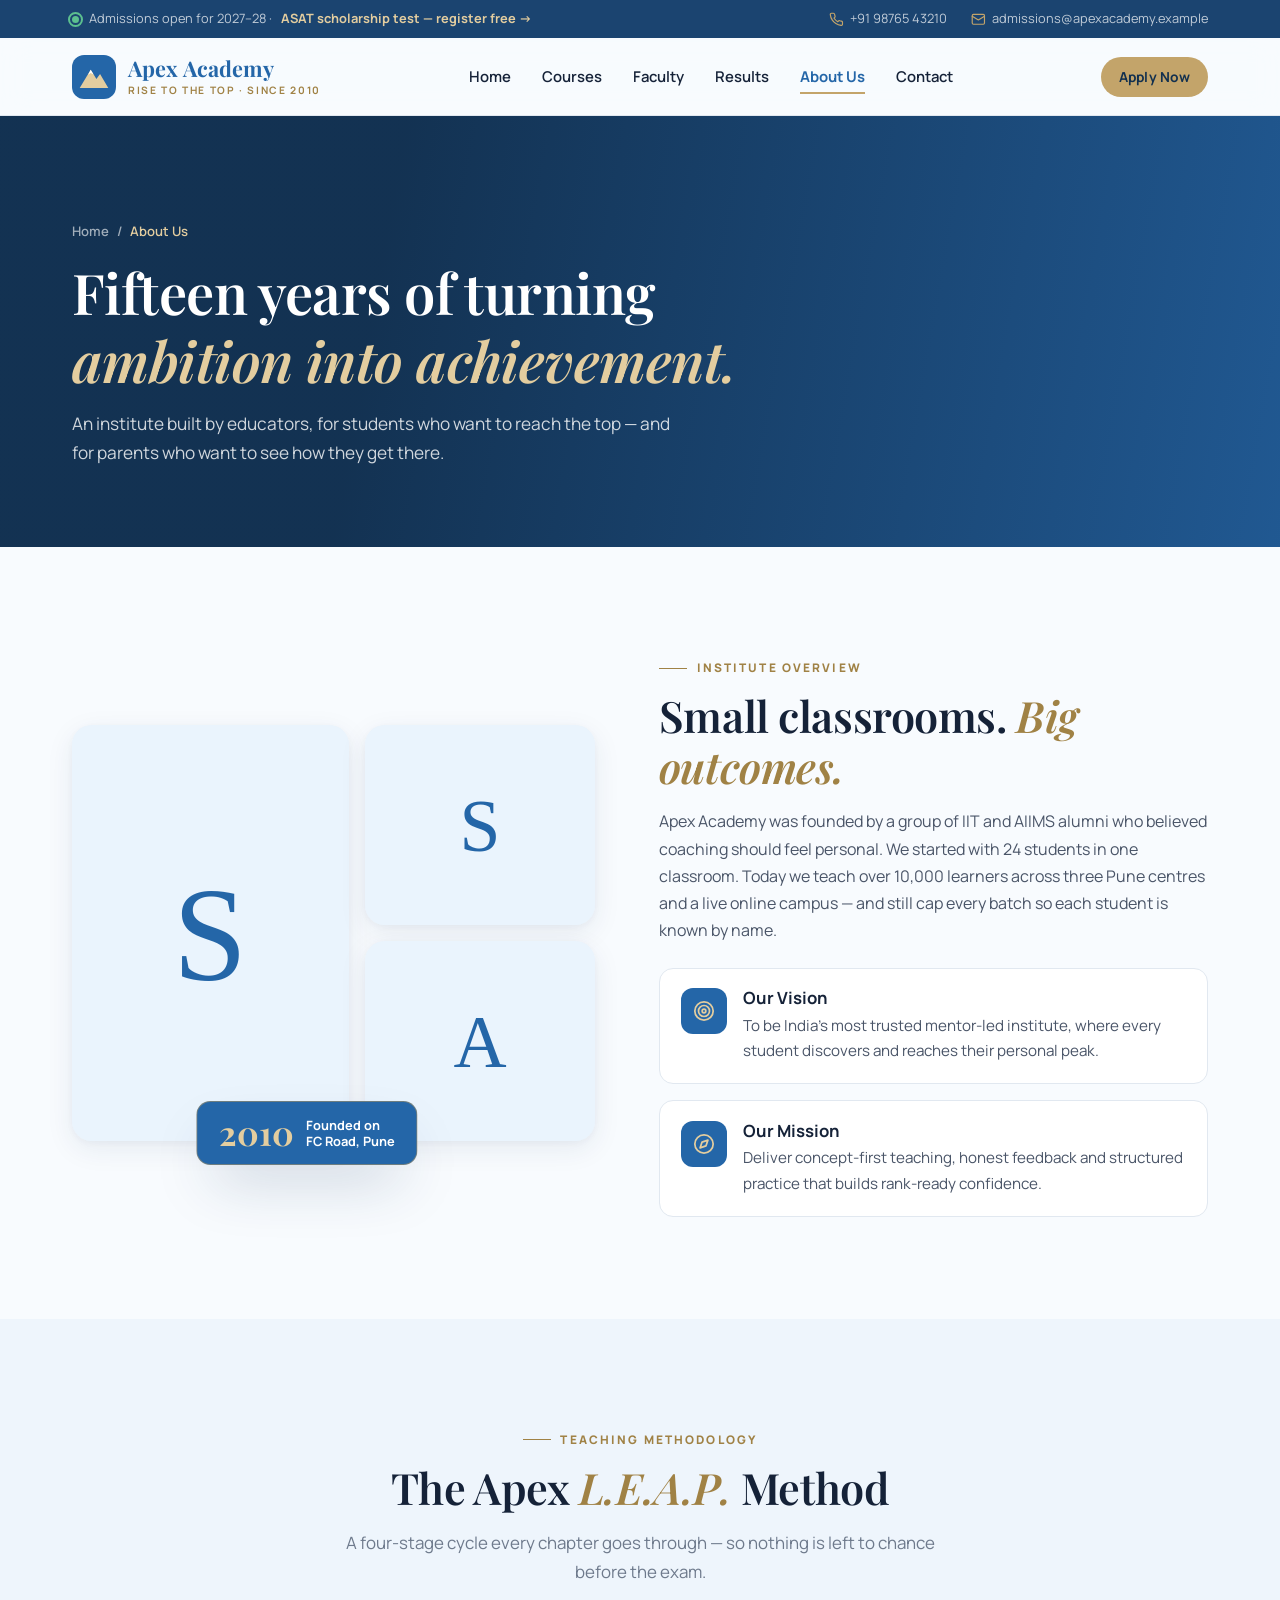
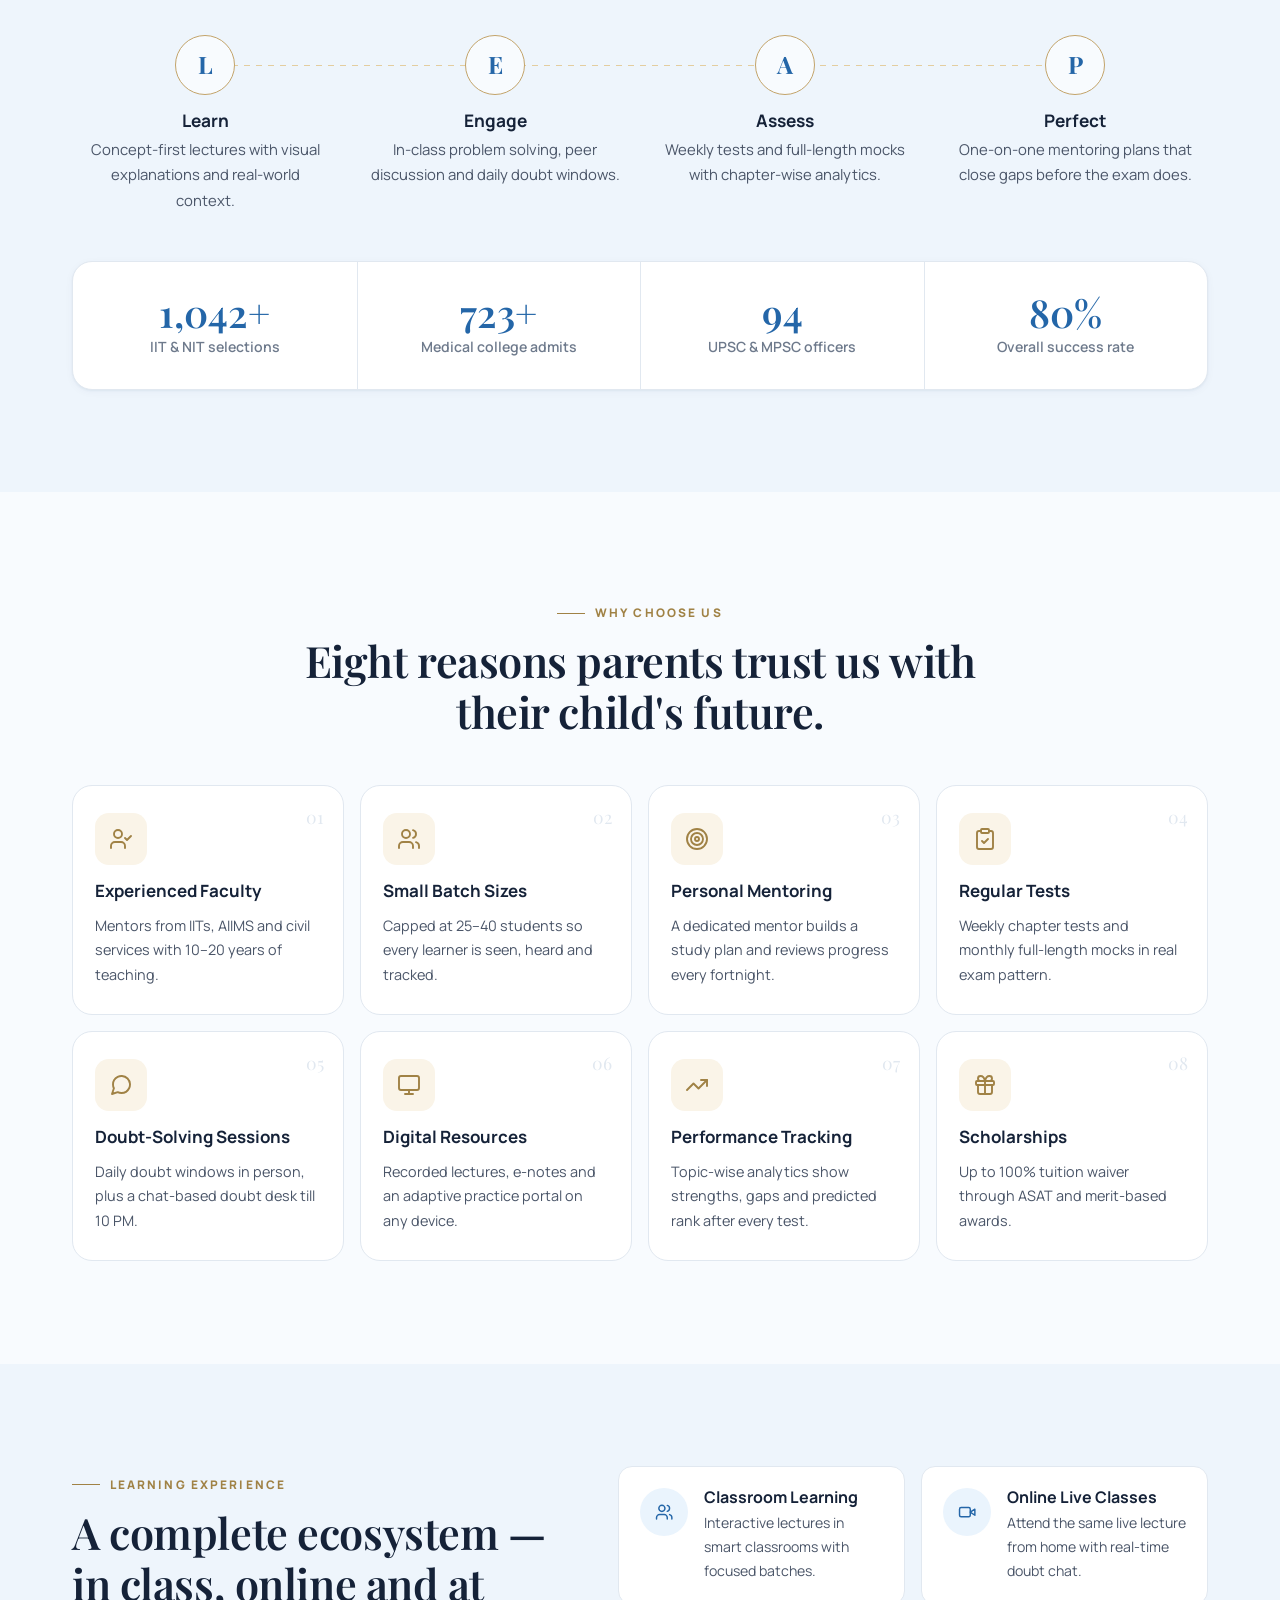
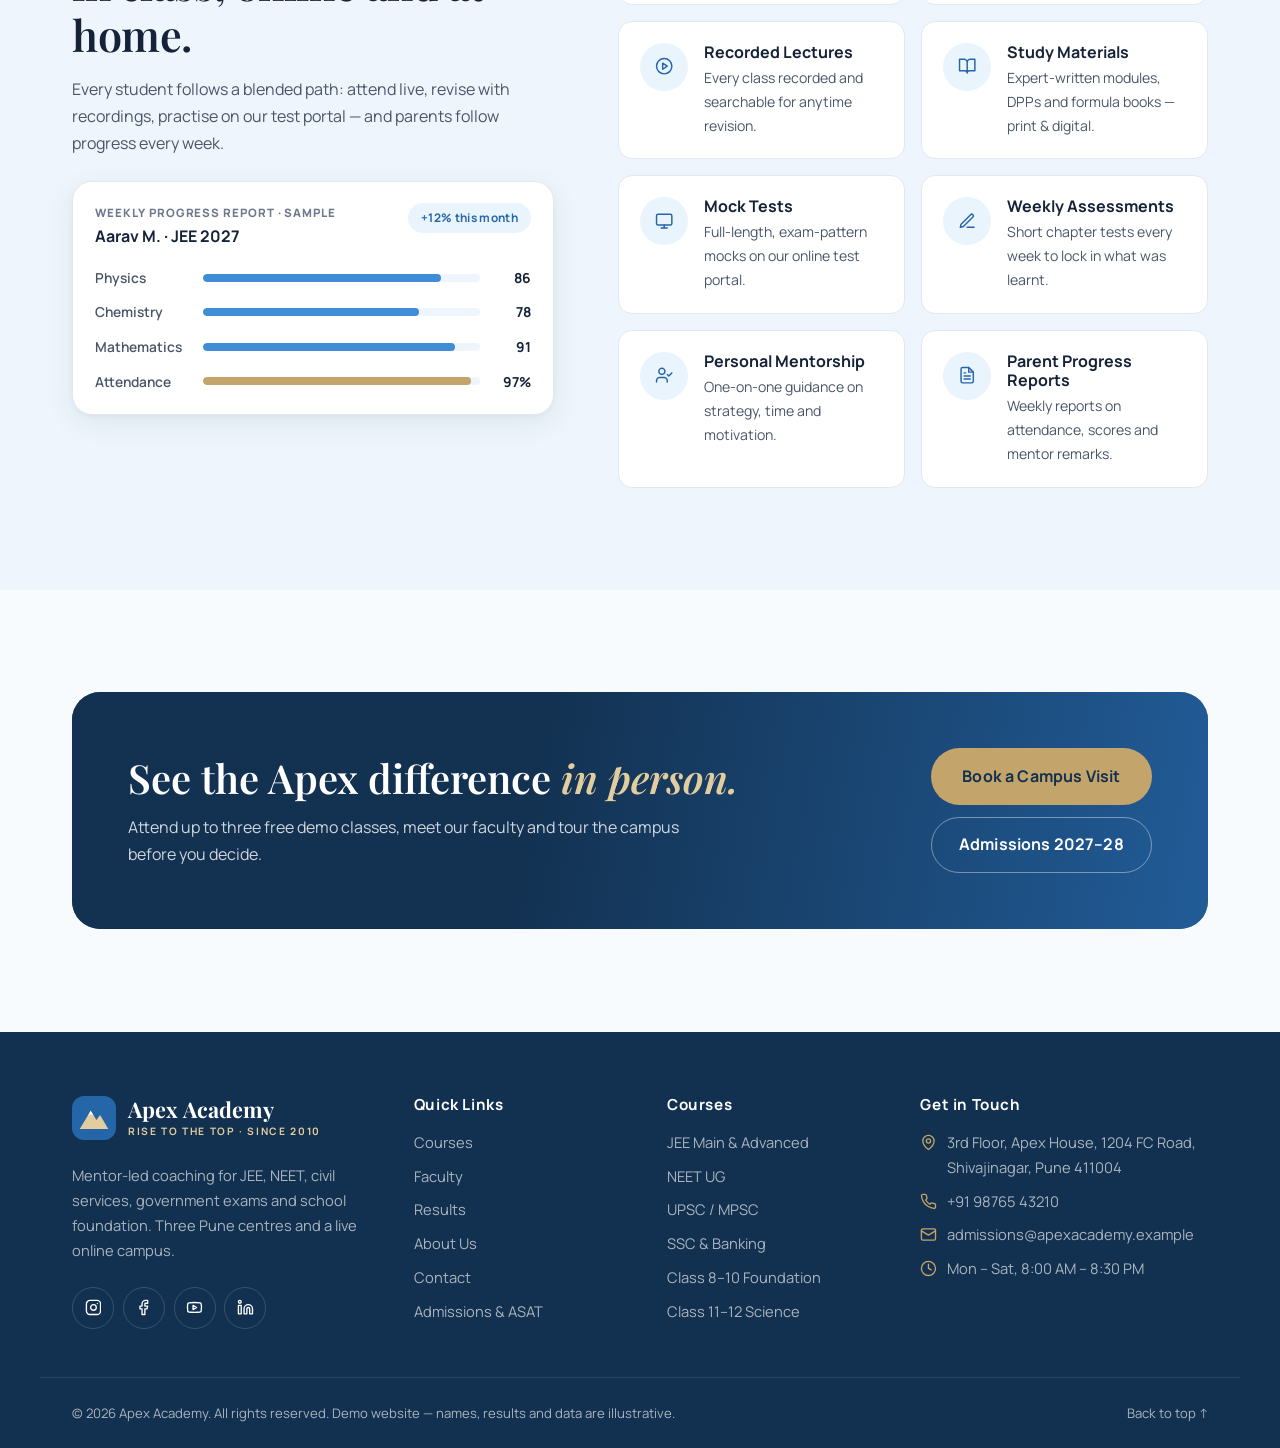
==== commit aaa3b7da: "Add share previews, custom 404 page, robots.txt and sitemap - Open Graph / Twitter card tags and can" ====
--- a/about.html
+++ b/about.html
@@ -5,6 +5,22 @@
   <meta name="viewport" content="width=device-width, initial-scale=1.0">
   <title>About Us | Apex Academy, Pune</title>
   <meta name="description" content="The story, vision, teaching method and learning ecosystem of Apex Academy, Pune.">
+  <!-- Canonical URL & link-sharing previews (WhatsApp, Facebook, LinkedIn, X) -->
+  <link rel="canonical" href="https://coachingclassdemo.pages.dev/about">
+  <meta property="og:type" content="website">
+  <meta property="og:site_name" content="Apex Academy">
+  <meta property="og:locale" content="en_IN">
+  <meta property="og:title" content="About Us | Apex Academy, Pune">
+  <meta property="og:description" content="The story, vision, teaching method and learning ecosystem of Apex Academy, Pune.">
+  <meta property="og:url" content="https://coachingclassdemo.pages.dev/about">
+  <meta property="og:image" content="https://images.unsplash.com/photo-1524178232363-1fb2b075b655?auto=format&amp;fm=jpg&amp;fit=crop&amp;w=1200&amp;h=630&amp;q=80">
+  <meta property="og:image:width" content="1200">
+  <meta property="og:image:height" content="630">
+  <meta property="og:image:alt" content="Students at Apex Academy, Pune">
+  <meta name="twitter:card" content="summary_large_image">
+  <meta name="twitter:title" content="About Us | Apex Academy, Pune">
+  <meta name="twitter:description" content="The story, vision, teaching method and learning ecosystem of Apex Academy, Pune.">
+  <meta name="twitter:image" content="https://images.unsplash.com/photo-1524178232363-1fb2b075b655?auto=format&amp;fm=jpg&amp;fit=crop&amp;w=1200&amp;h=630&amp;q=80">
   <meta name="theme-color" content="#2466A8">
   <link rel="icon" href="data:image/svg+xml,%3Csvg xmlns='http://www.w3.org/2000/svg' viewBox='0 0 40 40'%3E%3Crect width='40' height='40' rx='10' fill='%232466A8'/%3E%3Cpath d='M7 30 17 13.5l5.2 8.3 3.3-4.6L33 30Z' fill='%23E3CD9F'/%3E%3C/svg%3E">
   <link rel="preconnect" href="https://fonts.googleapis.com">
--- a/style.css
+++ b/style.css
@@ -770,3 +770,20 @@
 .sr-only { position: absolute; width: 1px; height: 1px; padding: 0; margin: -1px; overflow: hidden; clip: rect(0 0 0 0); white-space: nowrap; border: 0; }
 fieldset.form-step { border: 0; padding: 0; margin: 0; min-width: 0; }
 .link-arrow--btn { background: none; border-width: 0 0 1px; font: inherit; font-weight: 700; cursor: pointer; }
+
+/* ---------- 26. 404 page ---------- */
+.notfound { position: relative; padding: clamp(4rem, 10vw, 7rem) 0; text-align: center; overflow: hidden; }
+.notfound::before { content: ""; position: absolute; inset: 0; z-index: -1; background: radial-gradient(ellipse at 50% 0%, var(--blue-50), transparent 70%); }
+.notfound__inner { max-width: 720px; }
+.notfound__code { font-family: var(--font-display); font-weight: 700; font-size: clamp(6rem, 20vw, 10rem); line-height: 1; color: var(--blue); margin-bottom: var(--s-4); letter-spacing: -.02em; }
+.notfound__code span { color: var(--brass); font-style: italic; }
+.notfound__lead { font-size: 1.08rem; color: var(--muted); max-width: 520px; margin: 0 auto var(--s-6); }
+.notfound__actions { display: flex; flex-wrap: wrap; gap: var(--s-3); justify-content: center; margin-bottom: var(--s-7); }
+.notfound__links { display: grid; grid-template-columns: repeat(4, 1fr); gap: var(--s-3); }
+.notfound__links a { display: flex; flex-direction: column; align-items: center; gap: .5rem; padding: 1.1rem .5rem; background: var(--white); border: 1px solid var(--line); border-radius: var(--r-md); font-weight: 700; color: var(--ink); transition: transform .3s var(--ease), box-shadow .3s, border-color .3s, color .3s; }
+.notfound__links a:hover { transform: translateY(-3px); box-shadow: var(--shadow-md); border-color: var(--brass-300); color: var(--blue); }
+.notfound__links .icon { width: 22px; height: 22px; color: var(--brass-600); }
+@media (max-width: 600px) {
+  .notfound__links { grid-template-columns: 1fr 1fr; }
+  .notfound__actions .btn { width: 100%; }
+}
